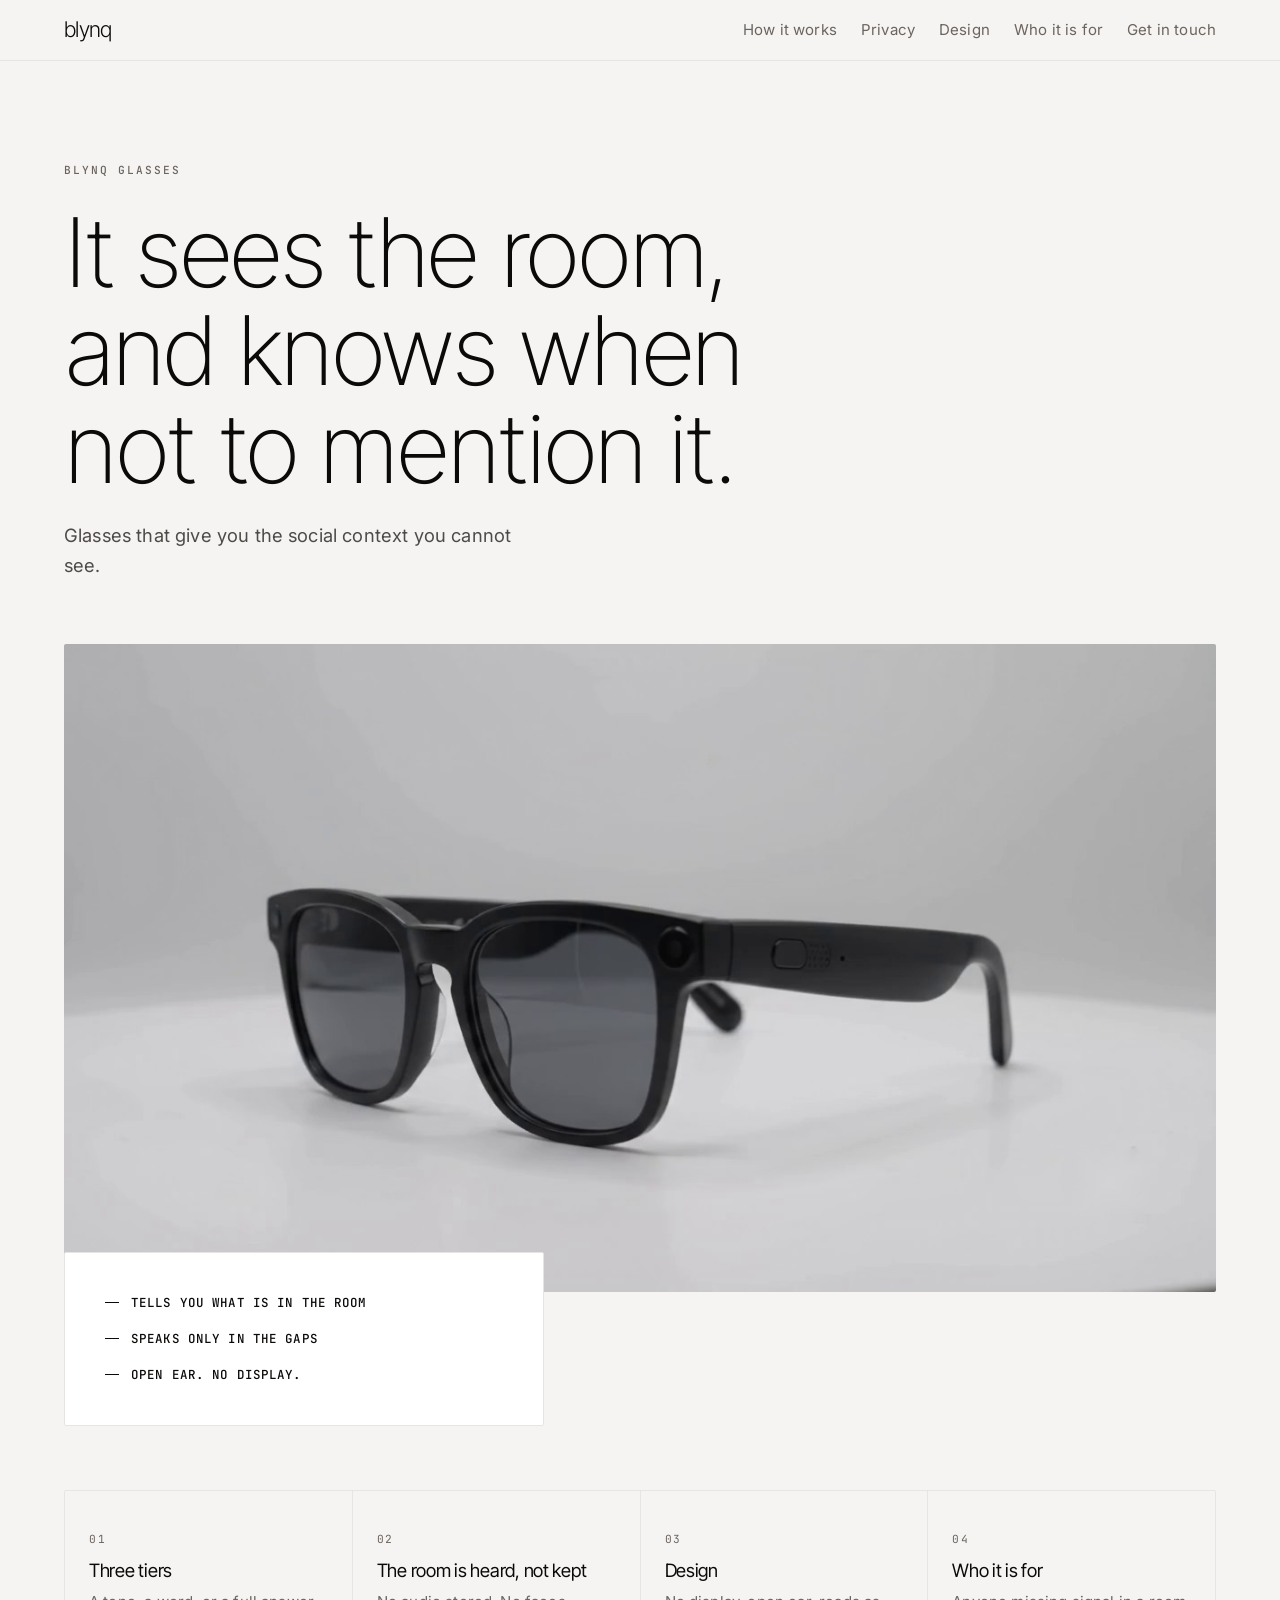
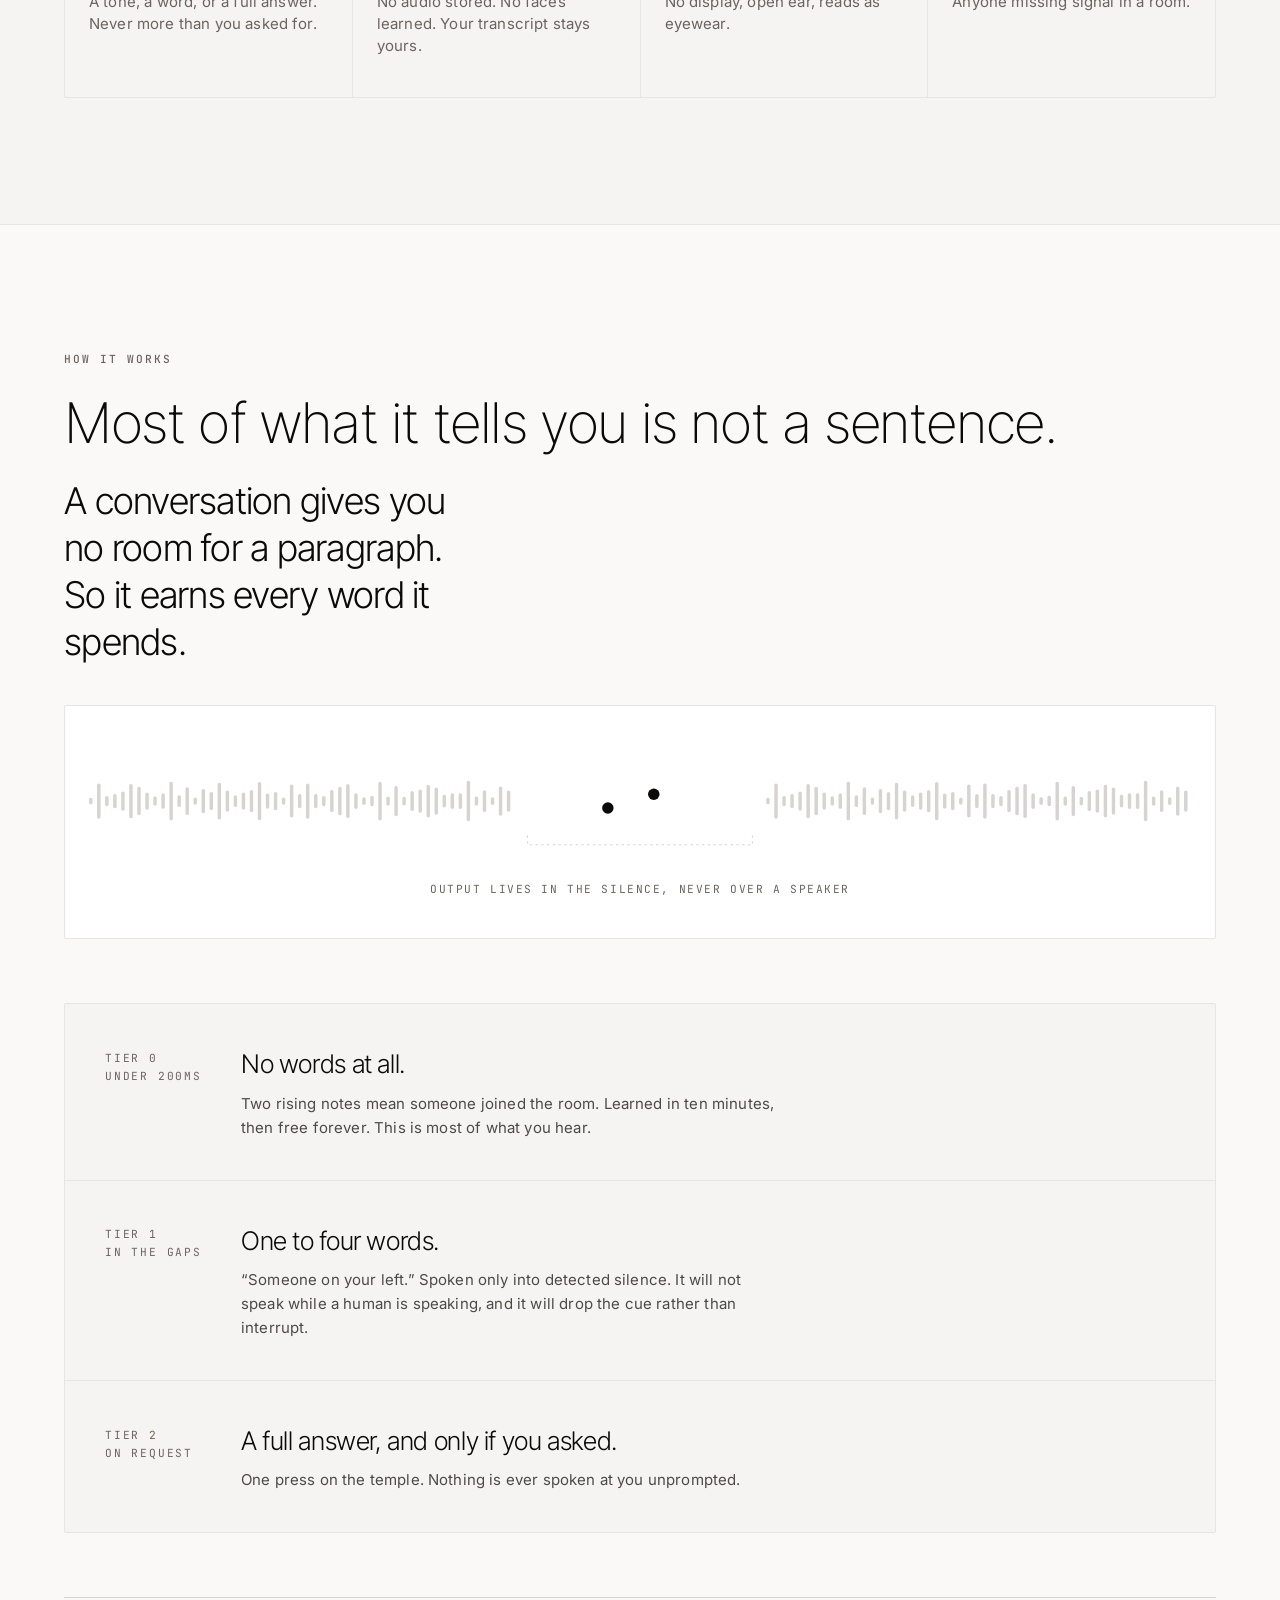
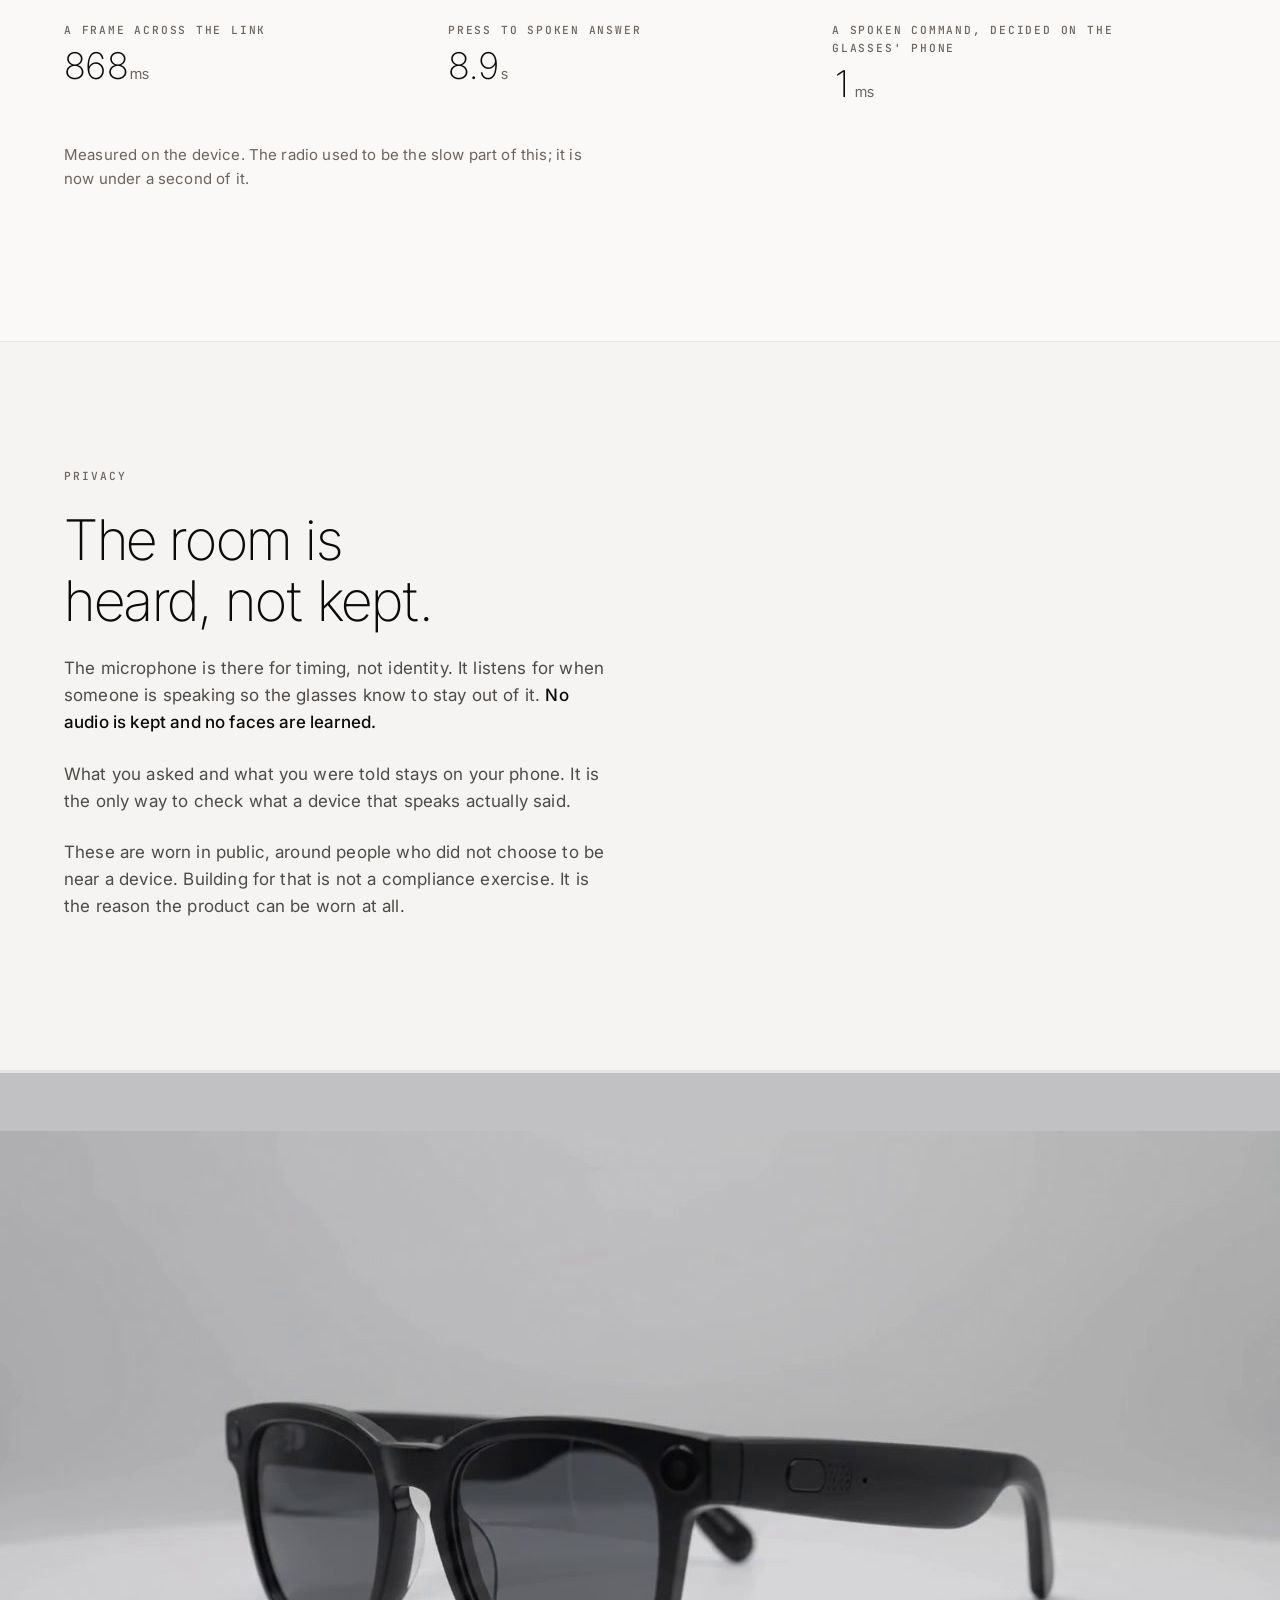
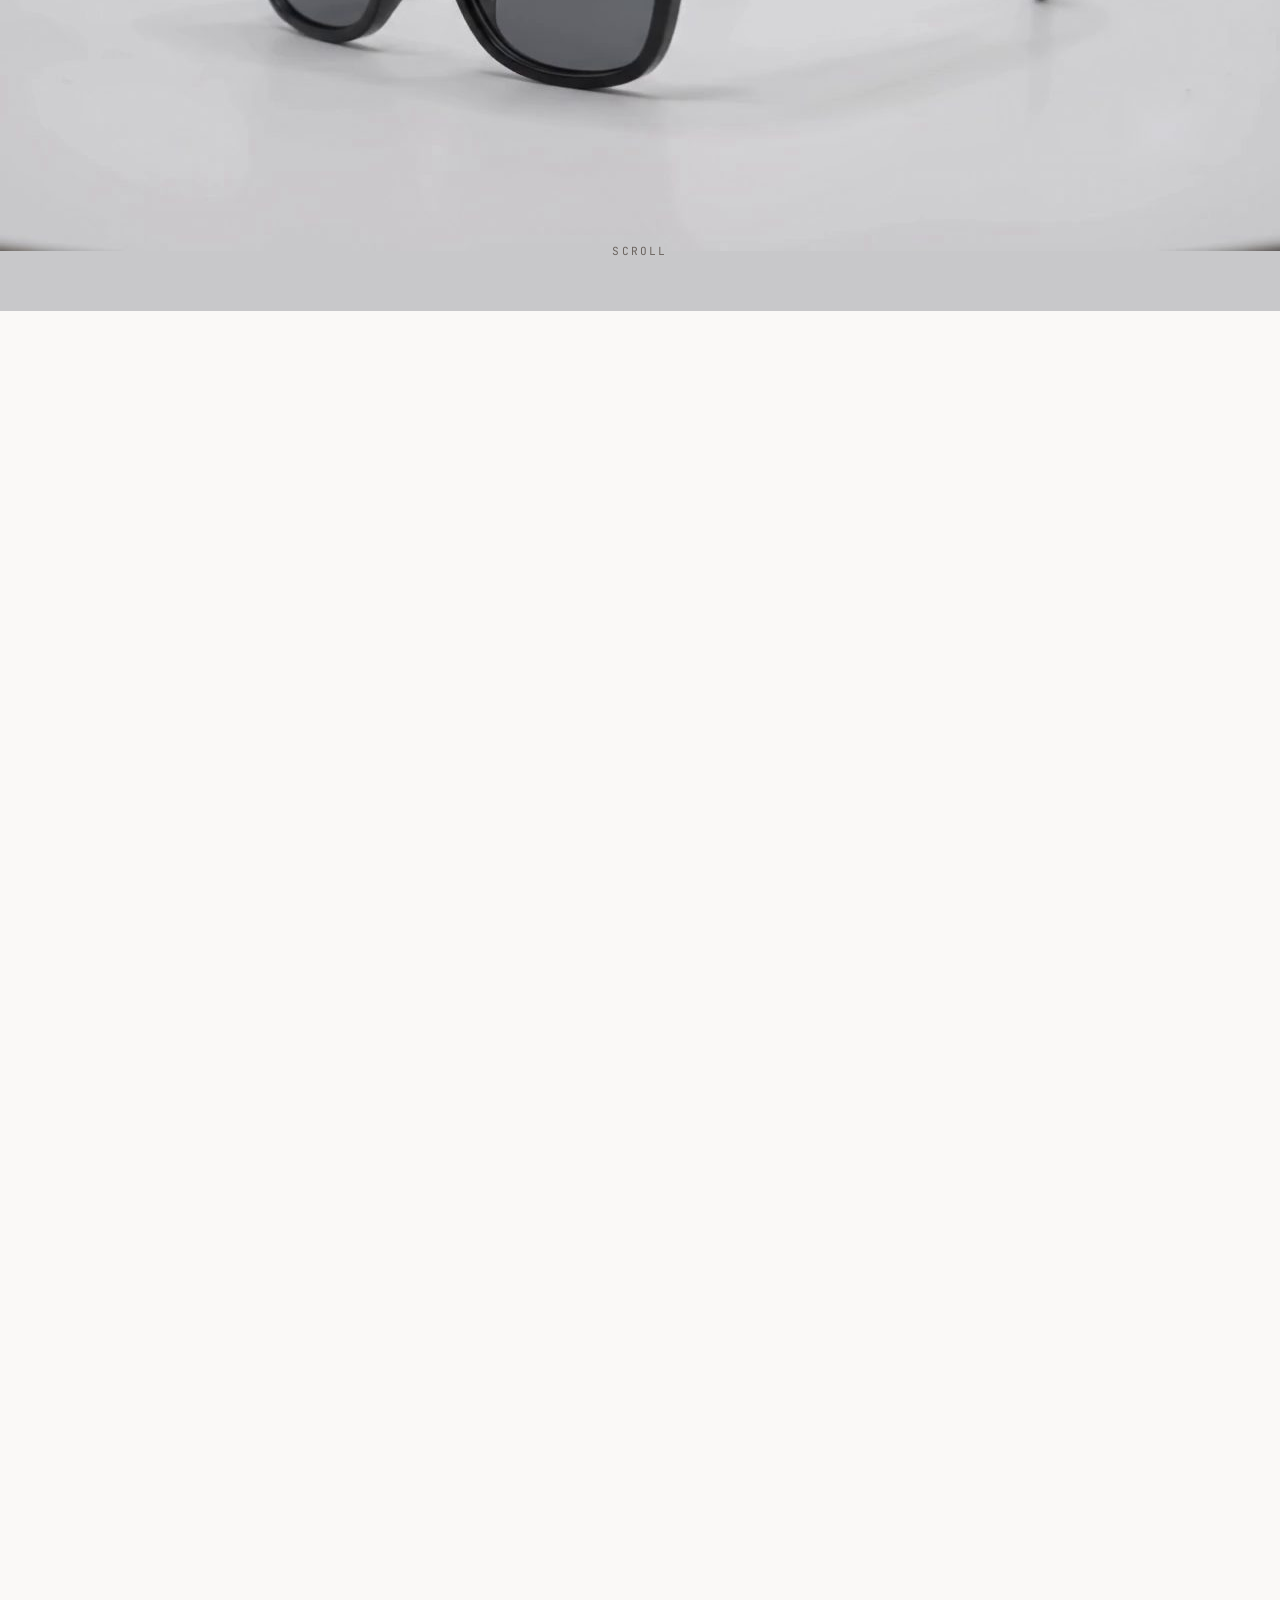
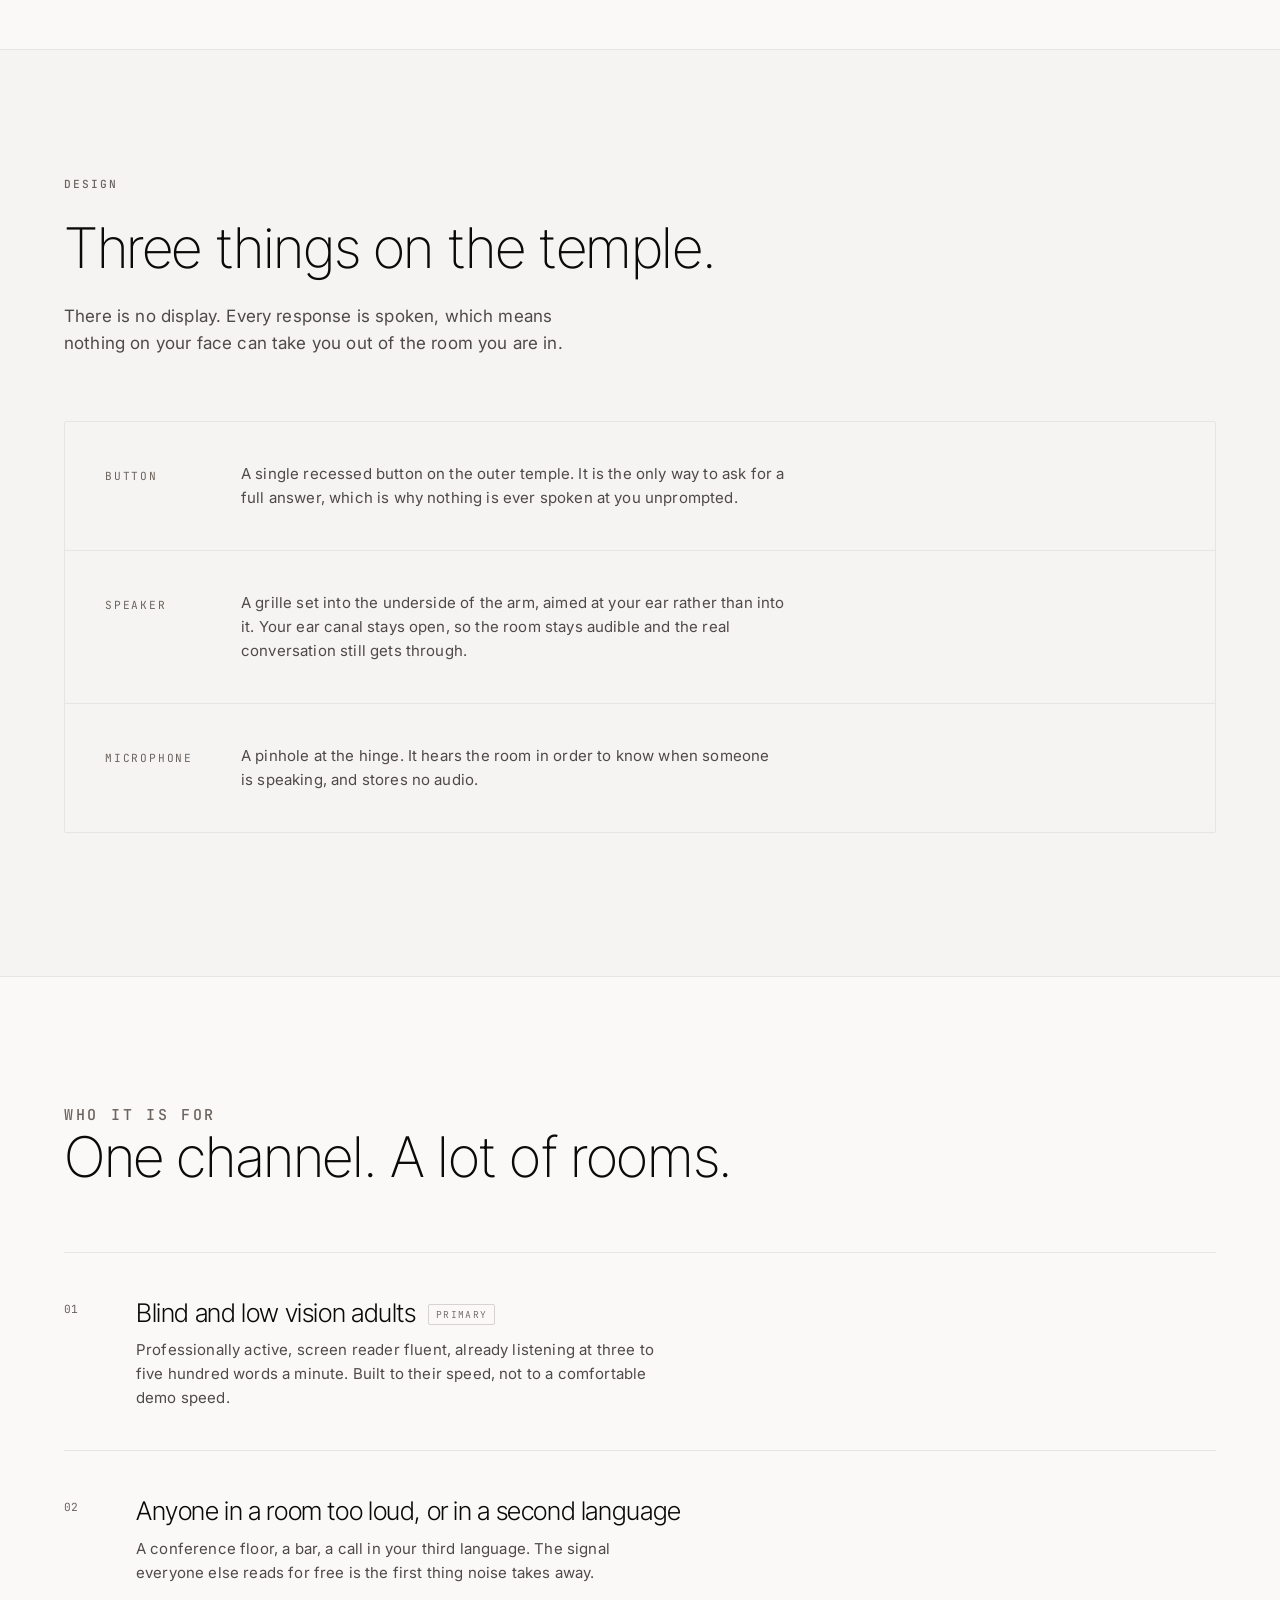
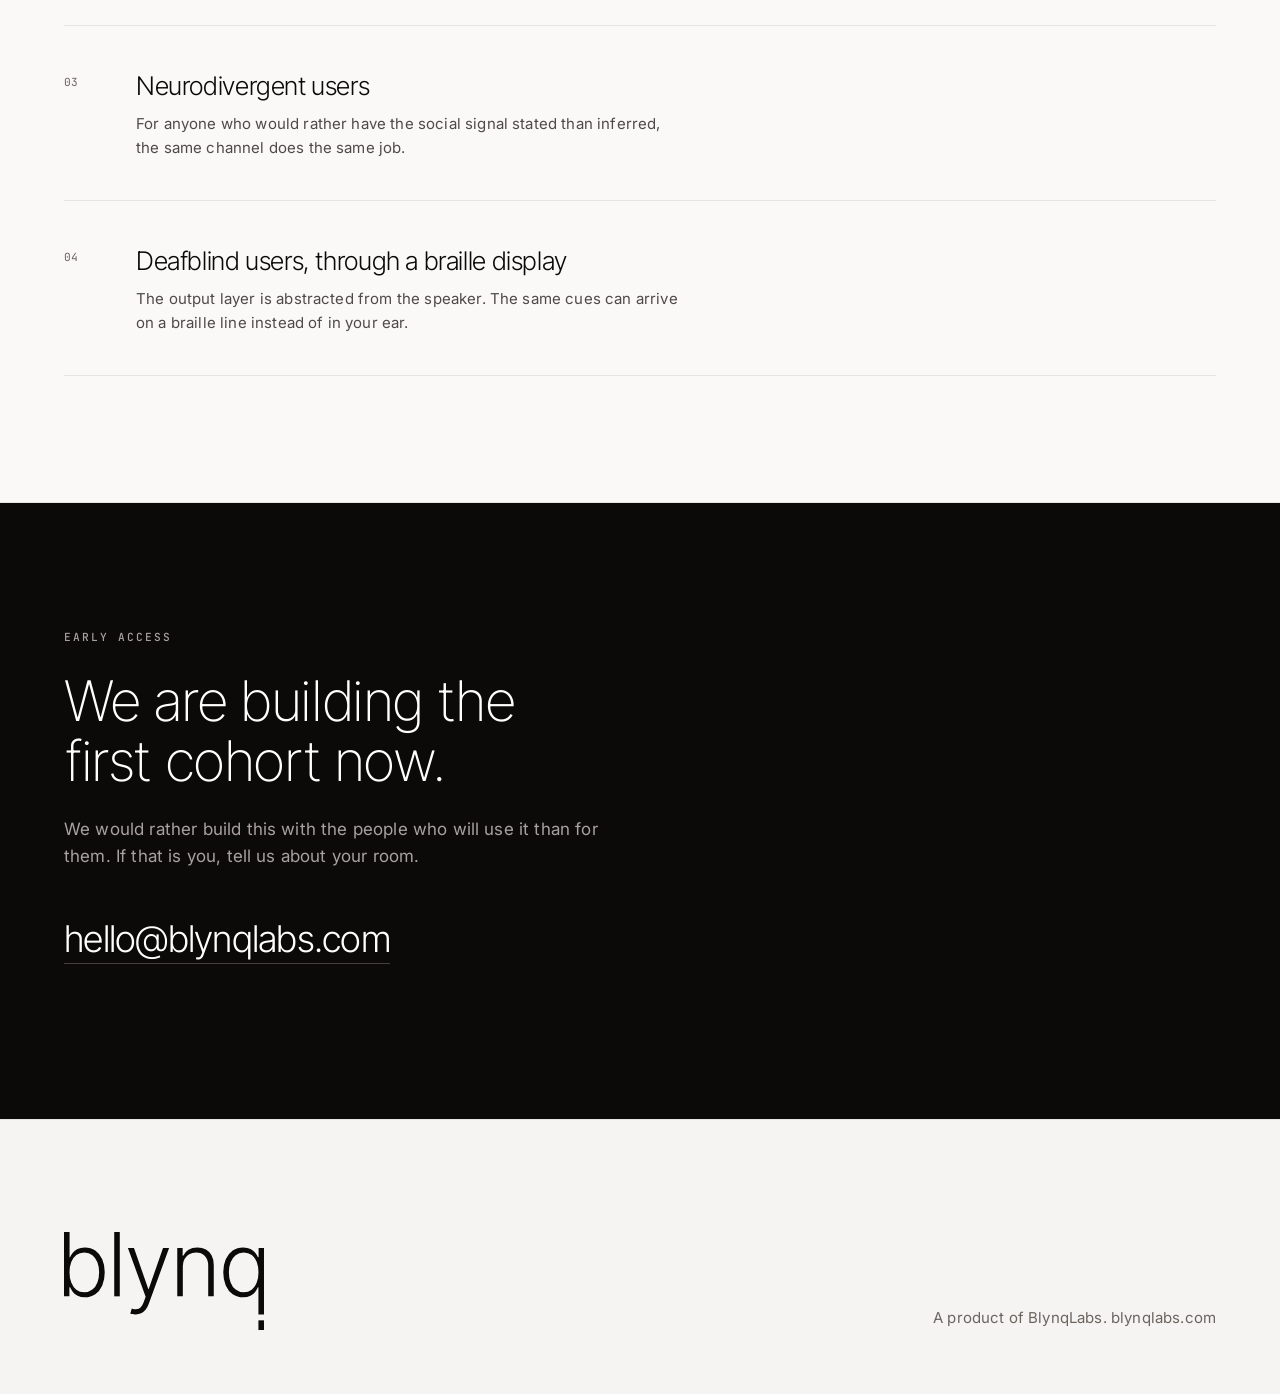
==== index.html @ db0005d6 "the Blynq site, as its own repo Lifted out of the CYglasses research workspace, which is an Android " ====
<!doctype html>
<html lang="en">
<head>
<meta charset="utf-8">
<meta name="viewport" content="width=device-width, initial-scale=1">
<title>Blynq</title>
<meta name="description" content="Glasses that give you the social context you cannot see.">
<!-- Matches --canvas, so the browser chrome does not flash a different ground
     on load. The page commits to one light world; declaring it stops the UA
     rendering scrollbars and controls for a dark theme over a light page. -->
<meta name="theme-color" content="#f5f4f2">
<meta name="color-scheme" content="light">
<link rel="preconnect" href="https://fonts.googleapis.com">
<link rel="preconnect" href="https://fonts.gstatic.com" crossorigin>
<link href="https://fonts.googleapis.com/css2?family=Inter+Tight:wght@200;300;400&family=Inter:wght@400;500&family=JetBrains+Mono:wght@400;500&display=swap" rel="stylesheet">
<link rel="stylesheet" href="tokens.css">
<style>
  *{box-sizing:border-box}
  html{scroll-behavior:smooth}
  @media (prefers-reduced-motion:reduce){ html{scroll-behavior:auto} }

  html{color-scheme:light}

  body{
    margin:0;background:var(--canvas);color:var(--ink);
    font-family:var(--sans);font-size:var(--text);line-height:1.6;
    letter-spacing:.16px;-webkit-font-smoothing:antialiased;
    /* Removes the 300ms double-tap-zoom delay on the nav and bento links. The
       page has no pinch-zoom target of its own, and text zoom is untouched. */
    touch-action:manipulation;
    /* Set deliberately rather than left to the UA's translucent blue, which
       reads as a mis-tap on an off-white ground. */
    -webkit-tap-highlight-color:rgb(12 10 9 / .06);
  }

  /* ---------- shared ---------- */
  .shell{width:var(--shell);margin-inline:auto}
  .section{padding-block:var(--section)}
  /* the header is sticky at 60px, so anchored headings would land underneath it */
  section[id]{scroll-margin-top:76px}
  .band{background:var(--canvas-soft);border-block:1px solid var(--hairline)}

  .label{font-family:var(--mono);font-size:var(--label);font-weight:500;
         letter-spacing:.18em;text-transform:uppercase;color:var(--muted);margin:0 0 var(--gap-3)}

  h1,h2,h3{font-family:var(--tight);margin:0;text-wrap:balance}
  h1{font-size:var(--display-mega);font-weight:200;line-height:1.02;letter-spacing:-.035em}
  h2{font-size:var(--display-xl); font-weight:200;line-height:1.08;letter-spacing:-.025em}
  h3{font-size:var(--display-sm); font-weight:400;line-height:1.3; letter-spacing:-.01em}
  p{margin:0 0 var(--gap-3);max-width:var(--measure);color:var(--body)}
  p.lead{font-family:var(--tight);font-size:var(--display-lg);font-weight:300;
         line-height:1.28;letter-spacing:-.02em;color:var(--ink);max-width:20ch}
  strong{font-weight:500;color:var(--ink)}

  a{color:inherit}
  :focus-visible{outline:2px solid var(--ink);outline-offset:3px;border-radius:var(--radius)}

  /* ---------- interaction ----------
     The reference this page is grounded in is almost silent on hover: one
     shadow tier, one press state. That silence is the guidance. What is added
     here is the smallest vocabulary that still acknowledges a pointer -
     nothing new is introduced as a material, so no shadows: this page builds
     depth from hairlines, background steps and ink, and a shadow would be the
     only one on the page.

     Every hover moves transform or colour only, never a layout property, and
     every one of them collapses under reduced motion. The scrub is rigorous
     about that and the hovers were not, which was an inconsistency rather
     than a decision. */
  @media (prefers-reduced-motion:reduce){
    .head nav a, .head nav a::after, .bento a, .bento a > *,
    .wordmark::after, .cta .mailto a{transition:none}
  }

  /* skip link, first thing in the DOM for keyboard and screen reader users */
  .skip{position:absolute;left:-9999px;top:0;z-index:100;background:var(--ink);
        color:var(--on-ink);padding:.75rem 1.25rem;font-size:var(--text-sm)}
  .skip:focus{left:1rem;top:1rem}

  /* ---------- header ---------- */
  .head{position:sticky;top:0;z-index:20;background:color-mix(in srgb,var(--canvas) 88%,transparent);
        backdrop-filter:blur(10px);border-bottom:1px solid var(--hairline)}
  .head__in{width:var(--shell);margin-inline:auto;height:60px;
            display:flex;align-items:center;justify-content:space-between;gap:var(--gap-3)}
  /* The descender gesture from the footer lockup, borrowed once: hovering the
     wordmark drops a short stroke into the space below the q. It is the only
     decorative hover on the page and it is the page's own motif, not an effect. */
  .wordmark{font-family:var(--tight);font-size:1.35rem;font-weight:300;letter-spacing:-.03em;
            text-decoration:none;color:var(--ink);line-height:1;position:relative}
  .wordmark::after{content:"";position:absolute;right:.06em;bottom:-.34em;
            width:2px;height:.3em;background:var(--ink);
            transform:scaleY(0);transform-origin:top;
            transition:transform .22s var(--ease)}
  .wordmark:hover::after,.wordmark:focus-visible::after{transform:scaleY(1)}

  .head nav{display:flex;gap:var(--gap-3);font-size:var(--text-sm)}
  .head nav a{color:var(--muted);text-decoration:none;position:relative;
              transition:color .2s var(--ease)}
  /* scaleX rather than animating width or right, so the rule composites */
  .head nav a::after{content:"";position:absolute;left:0;right:0;bottom:-5px;height:1px;
              background:var(--ink);transform:scaleX(0);transform-origin:left;
              transition:transform .25s var(--ease)}
  .head nav a:hover{color:var(--ink)}
  .head nav a:hover::after{transform:scaleX(1)}
  .head nav a:active{color:var(--body)}
  @media (max-width:700px){ .head nav{display:none} }

  /* ---------- 1. hero ---------- */
  .hero{padding-top:calc(var(--section) * .8);padding-bottom:var(--section)}
  .hero h1{max-width:14ch}
  .hero__sub{margin-top:var(--gap-3);font-size:1.15rem;max-width:38ch;color:var(--body)}
  .hero__plate{margin-top:var(--gap-5);background:var(--plate-top);border-radius:var(--radius);
               overflow:hidden;aspect-ratio:16/9}
  .hero__plate img{display:block;width:100%;height:100%;object-fit:cover}

  /* the product card: exactly three claims, never four */
  .claims{margin-top:calc(var(--gap-4) * -1);position:relative;z-index:2;
          width:min(100%,30rem);background:var(--surface);
          border:1px solid var(--hairline);border-radius:var(--radius);
          padding:var(--gap-4)}
  .claims ul{list-style:none;margin:0;padding:0;display:grid;gap:var(--gap-2)}
  .claims li{font-family:var(--mono);font-size:.78rem;font-weight:500;letter-spacing:.09em;
             text-transform:uppercase;color:var(--ink);display:flex;gap:.75rem;align-items:baseline}
  .claims li::before{content:"";flex:none;width:14px;height:1px;background:var(--ink);
                     transform:translateY(-4px)}

  /* ---------- bento entries ---------- */
  .bento{display:grid;gap:1px;background:var(--hairline);border:1px solid var(--hairline);
         border-radius:var(--radius);overflow:hidden;
         grid-template-columns:repeat(auto-fit,minmax(min(100%,13rem),1fr));margin-top:var(--gap-5)}
  /* Three coordinated shifts rather than one: the card lifts to the white
     surface, its content steps 4px toward the reader, and the index number
     comes up to full ink. Small enough to register as intent rather than as
     an effect, and no new material - the surface and the ink are both already
     in the ladder. A press returns it, so a tap is acknowledged on touch,
     where there is no hover at all. */
  .bento a{background:var(--canvas);padding:var(--gap-4) var(--gap-3);text-decoration:none;
           display:flex;flex-direction:column;gap:.4rem;min-height:8.5rem;
           transition:background .2s var(--ease)}
  .bento a > *{transition:transform .22s var(--ease),color .2s var(--ease)}
  .bento a:hover{background:var(--surface)}
  .bento a:hover > *{transform:translateX(4px)}
  .bento a:hover .n{color:var(--ink)}
  .bento a:active > *{transform:translateX(1px)}
  .bento .n{font-family:var(--mono);font-size:var(--label);color:var(--muted);letter-spacing:.14em}
  .bento .t{font-family:var(--tight);font-size:1.15rem;font-weight:400;letter-spacing:-.015em;color:var(--ink)}
  .bento .d{font-size:var(--text-sm);color:var(--muted);line-height:1.45}

  /* ---------- the gap device ----------
     The one thing on this page that is ours. Human speech as blocks of sound,
     Blynq's output living only in the measured space between them. */
  .gapfig{margin:var(--gap-4) 0 0;background:var(--surface);border:1px solid var(--hairline);
          border-radius:var(--radius);padding:var(--gap-4) var(--gap-3)}
  .gapfig svg{display:block;width:100%;height:auto}
  .gapfig figcaption{margin-top:var(--gap-3);font-family:var(--mono);font-size:var(--label);
                     letter-spacing:.14em;text-transform:uppercase;color:var(--muted);text-align:center}
  .wave rect{fill:var(--hairline-strong)}
  .gapfig .out{fill:var(--ink)}
  .gapfig .outtext{font-family:var(--tight);font-size:19px;font-weight:400;fill:var(--ink)}
  .gapfig .brace{stroke:var(--hairline-strong);stroke-width:1;stroke-dasharray:2 3;fill:none}

  /* ---------- 3. tiers ---------- */
  .tiers{display:grid;gap:1px;background:var(--hairline);border:1px solid var(--hairline);
         border-radius:var(--radius);overflow:hidden;margin-top:var(--gap-5)}
  .tier{background:var(--canvas);padding:var(--gap-4);display:grid;
        grid-template-columns:7rem 1fr;gap:var(--gap-3)}
  .tier dt{font-family:var(--mono);font-size:var(--label);letter-spacing:.16em;
           text-transform:uppercase;color:var(--muted);padding-top:.35rem}
  .tier dd{margin:0}
  .tier .h{font-family:var(--tight);font-size:var(--display-sm);font-weight:300;
           letter-spacing:-.015em;color:var(--ink);display:block;margin-bottom:.4rem}
  .tier p{margin:0;font-size:var(--text-sm)}
  @media (max-width:640px){ .tier{grid-template-columns:1fr;gap:var(--gap-1)} }

  /* ---------- 4. privacy ---------- */
  /* ---------- measured ----------
     Section 3 of the spine: the proof slot. Figures set in the mono face and
     tabular, so the column of digits lines up and reads as an instrument
     panel rather than marketing. No accent, no tile fills: a hairline rule
     per figure is enough separation, and a row of bordered cards here would
     spend emphasis the tiers above have already earned. */
  .measured{margin-top:var(--gap-5);display:grid;gap:0;
            grid-template-columns:repeat(auto-fit,minmax(min(100%,14rem),1fr))}
  .measured div{border-top:1px solid var(--hairline-strong);padding:var(--gap-3) var(--gap-3) 0 0}
  .measured dt{font-family:var(--mono);font-size:var(--label);font-weight:500;
               letter-spacing:.16em;text-transform:uppercase;color:var(--muted)}
  .measured dd{margin:.5rem 0 0;font-family:var(--tight);font-size:var(--display-lg);
               font-weight:200;letter-spacing:-.02em;color:var(--ink);
               font-variant-numeric:tabular-nums;line-height:1}
  .measured dd span{font-size:.4em;font-weight:400;color:var(--muted);
                    letter-spacing:0;margin-left:.15em}
  .measured__note{margin-top:var(--gap-4);font-size:var(--text-sm);color:var(--muted)}

  /* ---------- 4. privacy ---------- */
  .privacy h2{max-width:16ch}

  /* ---------- 5. design + scrub ----------
     Static state is the default. Motion layers on via [data-motion="on"]. */
  .scrub{position:relative}
  .scrub__sticky{position:static}
  .scrub__canvas{display:block;width:100%;height:auto;aspect-ratio:16/9;background:var(--plate-top)}
  /* The captions are the visual layer over the plate and say nothing the prose
     section below does not already say, so they are aria-hidden and hidden
     outright once there is no scrub to caption. */
  .reveal{display:none}
  [data-motion="on"] .reveal{display:block}
  .reveal .cap{margin:0 0 .35rem;font-family:var(--mono);font-size:var(--label);letter-spacing:.18em;
             text-transform:uppercase;color:var(--muted);font-weight:500;max-width:none}
  /* the measure must sit on the element carrying the display font, or ch
     resolves against the inherited 16px and the line wraps to a stripe */
  .reveal p{margin:0;font-family:var(--tight);font-size:var(--display-sm);font-weight:300;
            line-height:1.28;letter-spacing:-.015em;color:var(--ink);max-width:22ch}
  .meter{display:none}
  .meter__fill{height:100%;width:0;background:var(--ink)}
  .loading{position:absolute;inset:0;display:grid;place-items:center;background:var(--canvas);
           font-family:var(--mono);font-size:var(--label);letter-spacing:.16em;
           text-transform:uppercase;color:var(--muted)}
  .loading[hidden]{display:none}

  [data-motion="on"] .scrub{height:420vh}
  [data-motion="on"] .scrub__sticky{position:sticky;top:60px;height:calc(100vh - 60px);overflow:hidden}
  [data-motion="on"] .scrub__canvas{height:100%;aspect-ratio:auto}
  [data-motion="on"] .reveal{position:absolute;left:clamp(1.25rem,5vw,4rem);
        bottom:clamp(2.5rem,10vh,6rem);margin:0;max-width:none;
        opacity:0;transform:translateY(10px);
        transition:opacity .5s var(--ease),transform .5s var(--ease);pointer-events:none}
  [data-motion="on"] .reveal[data-on="true"]{opacity:1;transform:none}
  [data-motion="on"] .meter{display:block;position:absolute;left:0;right:0;top:0;
        height:2px;background:var(--hairline)}

  /* On a phone a 16:9 plate inside a full-height sticky is a band marooned in
     dead space. Pull the caption up under the plate so they read as one thing. */
  @media (max-width:700px){
    [data-motion="on"] .reveal{bottom:auto;top:63%;left:1.25rem;right:1.25rem}
    [data-motion="on"] .reveal p{max-width:none;font-size:1.35rem}
  }
  @media (prefers-reduced-motion:reduce){
    [data-motion="on"] .scrub{height:auto}
    [data-motion="on"] .scrub__sticky{position:static;height:auto}
    [data-motion="on"] .scrub__canvas{height:auto;aspect-ratio:16/9}
    [data-motion="on"] .reveal{display:none}   /* prose section carries it */
    [data-motion="on"] .meter{display:none}
  }

  /* ---------- 6. who ---------- */
  .who ol{list-style:none;margin:var(--gap-5) 0 0;padding:0;display:grid;gap:0}
  .who li{border-top:1px solid var(--hairline);padding:var(--gap-4) 0;
          display:grid;grid-template-columns:3rem 1fr;gap:var(--gap-3);align-items:start}
  .who li:last-child{border-bottom:1px solid var(--hairline)}
  .who .n{font-family:var(--mono);font-size:var(--label);color:var(--muted);padding-top:.5rem}
  .who .t{font-family:var(--tight);font-size:var(--display-sm);font-weight:300;
          letter-spacing:-.015em;color:var(--ink);display:block;margin-bottom:.3rem}
  .who p{margin:0;font-size:var(--text-sm)}
  .who .primary .t::after{content:"Primary";font-family:var(--mono);font-size:.6rem;
          letter-spacing:.14em;text-transform:uppercase;color:var(--muted);
          border:1px solid var(--hairline-strong);border-radius:var(--radius);
          padding:.2rem .45rem;margin-left:.75rem;vertical-align:middle}
  @media (max-width:640px){ .who li{grid-template-columns:1fr;gap:.35rem} }

  /* ---------- 7. get in touch ---------- */
  .cta{background:var(--canvas-deep);color:var(--on-ink)}
  .cta h2{color:var(--on-ink);max-width:14ch}
  .cta p{color:var(--muted-soft)}
  .cta .label{color:var(--muted-soft)}
  .cta .mailto{margin-top:var(--gap-4);max-width:none}
  .cta .mailto a{font-family:var(--tight);font-size:var(--display-lg);font-weight:300;
        letter-spacing:-.02em;color:var(--on-ink);text-decoration:none;
        border-bottom:1px solid #44403c;padding-bottom:.15rem;
        transition:border-color .2s var(--ease)}
  .cta .mailto a:hover{border-bottom-color:var(--on-ink)}
  .cta .mailto a:active{color:var(--muted-soft);border-bottom-color:var(--muted-soft)}

  /* The only affordance in the scrub. A sticky section four screens tall gives
     no sign that scrolling is what drives it, and the progress meter only
     confirms that after you have already moved. Static, not a looping bounce:
     a cue that animates forever is motion the reader cannot turn off, and this
     page does not spend attention that way. It leaves as soon as it is
     answered, and it never appears on the reduced-motion path, where there is
     nothing to scrub. */
  .scrollcue{display:none}
  [data-motion="on"] .scrollcue{display:block;position:absolute;
        left:50%;transform:translateX(-50%);bottom:clamp(1rem,3vh,2rem);
        font-family:var(--mono);font-size:var(--label);letter-spacing:.2em;
        text-transform:uppercase;color:var(--muted);
        transition:opacity .4s var(--ease);pointer-events:none}
  [data-motion="on"] .scrollcue[data-off="true"]{opacity:0}

  /* ---------- footer ---------- */
  .foot{padding-block:var(--gap-6) var(--gap-5);border-top:1px solid var(--hairline);
        font-size:var(--text-sm);color:var(--muted)}
  .foot__in{width:var(--shell);margin-inline:auto;display:flex;flex-wrap:wrap;
            gap:var(--gap-4);align-items:flex-end;justify-content:space-between}
  /* The lockup appears exactly once, here, at a size where the descender
     gesture is legible. The header keeps live text: at 21px the gap would
     be muddy, and it would drag the header out of alignment. */
  .foot__mark{display:block;width:200px;height:auto;color:var(--ink)}
</style>
</head>
<body id="top">

<a class="skip" href="#main">Skip to content</a>

<header class="head">
  <div class="head__in">
    <a class="wordmark" href="#top">blynq</a>
    <nav aria-label="Sections">
      <a href="#tiers">How it works</a>
      <a href="#privacy">Privacy</a>
      <a href="#design">Design</a>
      <a href="#who">Who it is for</a>
      <a href="#access">Get in touch</a>
    </nav>
  </div>
</header>

<main id="main">

  <!-- 1. Product, name, claim ------------------------------------------- -->
  <section class="hero section shell" aria-labelledby="h-hero">
    <p class="label">Blynq glasses</p>
    <!-- Was "It knows who is speaking, and when not to say so." Naming a speaker is
         not a capability the product has, so the first clause now states what it
         actually does. The turn in the second clause is the point of the line and
         is kept. -->
    <h1 id="h-hero">It sees the room, and knows when not to mention it.</h1>
    <p class="hero__sub">Glasses that give you the social context you cannot see.</p>

    <div class="hero__plate">
      <!-- Above the fold and the only image every reader gets, including the
           reduced-motion path where it is also the product film. Fetched at
           high priority; never lazy. -->
      <img src="poster.jpg" width="1280" height="720" fetchpriority="high" decoding="async"
           alt="A pair of matte black Blynq glasses in three-quarter view. A recessed
                button, a speaker grille and a pinhole microphone sit along the temple arm.">
    </div>

    <!-- Capability, restraint, form. Exactly three, never four.
         Claim one was "Knows who is speaking", which promises a name the product
         does not produce. "What is in the room" covers people without claiming to
         identify them, and stays the capability claim. -->
    <div class="claims">
      <ul>
        <li>Tells you what is in the room</li>
        <li>Speaks only in the gaps</li>
        <li>Open ear. No display.</li>
      </ul>
    </div>

    <nav class="bento" aria-label="Jump to a section">
      <a href="#tiers"><span class="n">01</span><span class="t">Three tiers</span>
         <span class="d">A tone, a word, or a full answer. Never more than you asked for.</span></a>
      <a href="#privacy"><span class="n">02</span><span class="t">The room is heard, not kept</span>
         <span class="d">No audio stored. No faces learned. Your transcript stays yours.</span></a>
      <a href="#design"><span class="n">03</span><span class="t">Design</span>
         <span class="d">No display, open ear, reads as eyewear.</span></a>
      <a href="#who"><span class="n">04</span><span class="t">Who it is for</span>
         <span class="d">Anyone missing signal in a room.</span></a>
    </nav>
  </section>

  <!-- 3. The three tiers ------------------------------------------------- -->
  <section class="section band" id="tiers" aria-labelledby="h-tiers">
    <div class="shell">
      <p class="label">How it works</p>
      <h2 id="h-tiers">Most of what it tells you is not a sentence.</h2>
      <p class="lead" style="margin-top:var(--gap-3)">A conversation gives you no room for
        a paragraph. So it earns every word it spends.</p>

      <figure class="gapfig">
        <svg viewBox="0 0 960 96" role="img" aria-labelledby="gapfig-t gapfig-d" data-wave>
          <title id="gapfig-t">How Blynq places a response</title>
          <desc id="gapfig-d">Two blocks of human speech shown as sound waves, with a
            measured silence between them. Blynq's response sits inside the silence and
            never overlaps a speaker.</desc>
        </svg>
        <figcaption>Output lives in the silence, never over a speaker</figcaption>
      </figure>

      <dl class="tiers">
        <div class="tier">
          <dt>Tier 0<br>under 200ms</dt>
          <dd><span class="h">No words at all.</span>
            <p>Two rising notes mean someone joined the room. Learned in ten minutes,
               then free forever. This is most of what you hear.</p></dd>
        </div>
        <div class="tier">
          <dt>Tier 1<br>in the gaps</dt>
          <dd><span class="h">One to four words.</span>
            <!-- The example was "Sarah." A name is the one cue the product cannot
                 produce yet, and it is the cue a reader would test first. A
                 positional cue is the same tier, the same length, and true. -->
            <p>&ldquo;Someone on your left.&rdquo; Spoken only into detected silence.
               It will not speak while a human is speaking, and it will drop the cue
               rather than interrupt.</p></dd>
        </div>
        <div class="tier">
          <dt>Tier 2<br>on request</dt>
          <dd><span class="h">A full answer, and only if you asked.</span>
            <p>One press on the temple. Nothing is ever spoken at you unprompted.</p></dd>
        </div>
      </dl>

      <!-- The proof slot. Every figure here was taken off the device, not
           estimated, and each one substantiates a tier above it rather than
           sitting as a generic stat row. -->
      <dl class="measured">
        <div>
          <dt>A frame across the link</dt>
          <dd>868<span>ms</span></dd>
        </div>
        <div>
          <dt>Press to spoken answer</dt>
          <dd>8.9<span>s</span></dd>
        </div>
        <div>
          <dt>A spoken command, decided on the glasses' phone</dt>
          <dd>1<span>ms</span></dd>
        </div>
      </dl>
      <p class="measured__note">Measured on the device. The radio used to be the slow part of
        this; it is now under a second of it.</p>
    </div>
  </section>

  <!-- 3.5 held: Hear it. Slot reserved in the layout, see BLYNQ_SITE_SPINE.md -->

  <!-- 4. Nothing is recorded --------------------------------------------- -->
  <!-- 4. The room is heard, not kept ------------------------------------
       This read "Nothing is recorded. No transcript is stored." That is not
       what the product does: the exchange is written to the phone on purpose,
       because reading a conversation back is the only review a blind user
       gets. The claim now separates the three things that are actually true -
       no audio kept, no faces learned, transcript owned by the wearer - which
       is a narrower claim and a stronger one, because it survives being
       checked. -->
  <section class="section shell privacy" id="privacy" aria-labelledby="h-privacy">
    <p class="label">Privacy</p>
    <h2 id="h-privacy">The room is heard, not kept.</h2>
    <p style="margin-top:var(--gap-3)">The microphone is there for timing, not identity. It
      listens for when someone is speaking so the glasses know to stay out of it.
      <strong>No audio is kept and no faces are learned.</strong></p>
    <p>What you asked and what you were told stays on your phone. It is the only way to check
      what a device that speaks actually said.</p>
    <p>These are worn in public, around people who did not choose to be near a device. Building
      for that is not a compliance exercise. It is the reason the product can be worn at all.</p>
  </section>

  <!-- 5. Design -----------------------------------------------------------
       Named with aria-label, not aria-labelledby: this section has no heading
       of its own, and it previously pointed at an id (h-design) that does not
       exist anywhere on the page, which left it unnamed.

       The captions are marked up as paragraphs rather than h3. They used to be
       headings, which put an h3 between two h2s in a section with no h2 of its
       own - a level skip - for text that is aria-hidden decoration duplicated
       in the prose below. They were never headings in any real sense. -->
  <section class="scrub band" id="design" aria-label="Product film">
    <div class="scrub__sticky">
      <div class="meter" aria-hidden="true"><div class="meter__fill" id="meter"></div></div>
      <canvas class="scrub__canvas" id="canvas" aria-hidden="true"></canvas>
      <!-- Status for a decorative canvas, so it is hidden rather than announced. -->
      <div class="loading" id="loading" aria-hidden="true">Loading <span id="pct">0</span>%&hellip;</div>
      <p class="scrollcue" id="scrollcue" aria-hidden="true">Scroll</p>

      <div class="reveal" data-at="0.18" aria-hidden="true">
        <p class="cap">The button</p>
        <p>Press to ask. Nothing is spoken unless you asked for it.</p>
      </div>
      <div class="reveal" data-at="0.52" aria-hidden="true">
        <p class="cap">The speaker</p>
        <p>Open ear. The real conversation still gets through.</p>
      </div>
      <div class="reveal" data-at="0.85" aria-hidden="true">
        <p class="cap">The microphone</p>
        <p>Hears the room. Records none of it.</p>
      </div>
    </div>
  </section>

  <!-- The canvas above is decoration. The content lives here, for everyone. -->
  <section class="section shell" aria-labelledby="h-temple">
    <p class="label">Design</p>
    <h2 id="h-temple">Three things on the temple.</h2>
    <p style="margin-top:var(--gap-3)">There is no display. Every response is spoken, which
      means nothing on your face can take you out of the room you are in.</p>
    <dl class="tiers" style="margin-top:var(--gap-5)">
      <div class="tier">
        <dt>Button</dt>
        <dd><p>A single recessed button on the outer temple. It is the only way to ask for a
          full answer, which is why nothing is ever spoken at you unprompted.</p></dd>
      </div>
      <div class="tier">
        <dt>Speaker</dt>
        <dd><p>A grille set into the underside of the arm, aimed at your ear rather than into
          it. Your ear canal stays open, so the room stays audible and the real conversation
          still gets through.</p></dd>
      </div>
      <div class="tier">
        <dt>Microphone</dt>
        <dd><p>A pinhole at the hinge. It hears the room in order to know when someone is
          speaking, and stores no audio.</p></dd>
      </div>
    </dl>
  </section>

  <!-- 6. Who it is for ----------------------------------------------------- -->
  <section class="section band who" id="who" aria-labelledby="h-who">
    <div class="shell">
      <p class="label">Who it is for</p>
      <h2 id="h-who">One channel. A lot of rooms.</h2>
      <ol>
        <li class="primary"><span class="n">01</span>
          <div><span class="t">Blind and low vision adults</span>
          <p>Professionally active, screen reader fluent, already listening at three to five
             hundred words a minute. Built to their speed, not to a comfortable demo speed.</p></div></li>
        <li><span class="n">02</span>
          <div><span class="t">Anyone in a room too loud, or in a second language</span>
          <p>A conference floor, a bar, a call in your third language. The signal everyone
             else reads for free is the first thing noise takes away.</p></div></li>
        <li><span class="n">03</span>
          <div><span class="t">Neurodivergent users</span>
          <p>For anyone who would rather have the social signal stated than inferred, the
             same channel does the same job.</p></div></li>
        <li><span class="n">04</span>
          <div><span class="t">Deafblind users, through a braille display</span>
          <p>The output layer is abstracted from the speaker. The same cues can arrive on a
             braille line instead of in your ear.</p></div></li>
      </ol>
    </div>
  </section>

  <!-- 7. Get in touch ------------------------------------------------------
       No form here on purpose. Copy states what we are doing, never what we
       are missing: a reader outside the company reads a caveat as a weakness,
       not as candour. -->
  <section class="section cta" id="access" aria-labelledby="h-access">
    <div class="shell">
      <p class="label">Early access</p>
      <h2 id="h-access">We are building the first cohort now.</h2>
      <p style="margin-top:var(--gap-3)">We would rather build this with the people who will
        use it than for them. If that is you, tell us about your room.</p>
      <p class="mailto"><a href="mailto:hello@blynqlabs.com">hello@blynqlabs.com</a></p>
    </div>
  </section>

</main>

<footer class="foot">
  <div class="foot__in">
    <svg class="foot__mark" viewBox="139.33 -1490.00 4631.67 2280.00" role="img" aria-label="Blynq" focusable="false">
      <g transform="scale(1,-1)" fill="currentColor">
        <path transform="translate(0.00,0)" d="M623.3331298828125 -24Q521.9994506835938 -24 453.66632080078125 12.666656494140625Q385.33319091796875 49.33331298828125 343.66693115234375 103.16619873046875Q302.00067138671875 156.99908447265625 279.334228515625 207.997802734375H264.0006103515625V0H139.33154296875V1490H268.000732421875V904.002197265625H279.334228515625Q301.6673583984375 954.334228515625 342.8335876464844 1007.3337707519531Q383.99981689453125 1060.3333129882812 451.8329162597656 1096.4999694824219Q519.666015625 1132.6666259765625 621.999755859375 1132.6666259765625Q759.6666259765625 1132.6666259765625 863.1668395996094 1060.3334045410156Q966.6670532226562 988.0001831054688 1024.6672058105469 858.0002136230469Q1082.6673583984375 728.000244140625 1082.6673583984375 556Q1082.6673583984375 382.999755859375 1025.1672058105469 252.16644287109375Q967.6670532226562 121.3331298828125 864.1668395996094 48.66656494140625Q760.6666259765625 -24 623.3331298828125 -24ZM608.666015625 94.002197265625Q719.3324584960938 94.002197265625 795.9988403320312 155.83526611328125Q872.6652221679688 217.6683349609375 912.6650085449219 322.6678466796875Q952.664794921875 427.6673583984375 952.664794921875 557.3333740234375Q952.664794921875 686.3327026367188 912.9983520507812 789.8321838378906Q873.3319091796875 893.3316650390625 796.9988708496094 953.998046875Q720.6658325195312 1014.6644287109375 608.666015625 1014.6644287109375Q499.33294677734375 1014.6644287109375 423.1665954589844 956.3314514160156Q347.000244140625 897.9984741210938 306.83380126953125 794.8323364257812Q266.6673583984375 691.6661987304688 266.6673583984375 557.3333740234375Q266.6673583984375 423.00054931640625 307.00048828125 318.3343811035156Q347.3336181640625 213.668212890625 423.83331298828125 153.835205078125Q500.3330078125 94.002197265625 608.666015625 94.002197265625Z"/>
        <path transform="translate(1163.00,0)" d="M268.000732421875 1490V0H139.33154296875V1490Z"/>
        <path transform="translate(1570.00,0)" d="M229.332763671875 -418Q190.665771484375 -419 157.3323974609375 -411.8333435058594Q123.9990234375 -404.66668701171875 103.9993896484375 -395.33349609375L139.333251953125 -281.9979248046875L154.00006103515625 -285.9979248046875Q245.99969482421875 -312.99749755859375 310.3326721191406 -279.497802734375Q374.6656494140625 -245.99810791015625 418.6656494140625 -124.664794921875L459.9984130859375 -10.6663818359375L49.3316650390625 1118H190.0010986328125L521.3330078125 170.00341796875H531.3331298828125L862.6650390625 1118H1003.33447265625L530.667724609375 -175.9991455078125Q501.00091552734375 -257.33282470703125 457.33404541015625 -311.3330078125Q413.66717529296875 -365.33319091796875 356.6668701171875 -391.6665954589844Q299.66656494140625 -418 229.332763671875 -418Z"/>
        <path transform="translate(2623.00,0)" d="M268.000732421875 697.9984130859375V0H139.33154296875V1118H264.0006103515625V941.3333740234375H276.66748046875Q316.00079345703125 1027.6666870117188 399.1672668457031 1079.8333435058594Q482.333740234375 1132 605.333984375 1132Q718.333984375 1132 803.6672973632812 1085.1667175292969Q889.0006103515625 1038.3334350585938 936.8339233398438 947.3332824707031Q984.667236328125 856.3331298828125 984.667236328125 723.33251953125V0H855.998046875V715.332275390625Q855.998046875 852.3319091796875 778.8318786621094 933.1648559570312Q701.6657104492188 1013.997802734375 572.6663208007812 1013.997802734375Q485.33331298828125 1013.997802734375 416.33355712890625 975.4979553222656Q347.33380126953125 936.9981079101562 307.6672668457031 866.4982604980469Q268.000732421875 795.9984130859375 268.000732421875 697.9984130859375Z"/>
        <path transform="translate(3747.00,0)" d="M895.331787109375 -418V207.997802734375H883.998291015625Q861.6651611328125 156.99908447265625 819.8322448730469 103.16619873046875Q777.9993286132812 49.33331298828125 709.9995422363281 12.666656494140625Q641.999755859375 -24 539.9993896484375 -24Q402.99920654296875 -24 299.33233642578125 48.66656494140625Q195.66546630859375 121.3331298828125 138.16531372070312 252.16644287109375Q80.6651611328125 382.999755859375 80.6651611328125 556Q80.6651611328125 728.000244140625 138.66531372070312 858.0002136230469Q196.66546630859375 988.0001831054688 300.33233642578125 1060.3334045410156Q403.99920654296875 1132.6666259765625 541.332763671875 1132.6666259765625Q644.3331909179688 1132.6666259765625 711.8329467773438 1096.4999694824219Q779.3327026367188 1060.3333129882812 820.6655883789062 1007.3337707519531Q861.9984741210938 954.334228515625 883.998291015625 904.002197265625H899.3319091796875V1118H1024.0009765625V-418ZM554.66650390625 94.002197265625Q663.6661987304688 94.002197265625 739.8325500488281 153.835205078125Q815.9989013671875 213.668212890625 856.33203125 318.3343811035156Q896.6651611328125 423.00054931640625 896.6651611328125 557.3333740234375Q896.6651611328125 691.6661987304688 856.8320617675781 794.8323364257812Q816.9989624023438 897.9984741210938 740.499267578125 956.3314514160156Q663.9995727539062 1014.6644287109375 554.66650390625 1014.6644287109375Q443.66668701171875 1014.6644287109375 366.8336486816406 953.998046875Q290.0006103515625 893.3316650390625 250.33416748046875 789.8321838378906Q210.667724609375 686.3327026367188 210.667724609375 557.3333740234375Q210.667724609375 427.6673583984375 250.66751098632812 322.6678466796875Q290.66729736328125 217.6683349609375 367.33367919921875 155.83526611328125Q444.00006103515625 94.002197265625 554.66650390625 94.002197265625Z"/>
        <!-- The q descender ends at -418. A beat of silence to -556, then the line
             resumes to -790. Stem width 128.67 is measured off the l, so the mark
             is the same stroke as the type rather than an approximation of it. -->
        <rect x="4642.33" y="-790.00" width="128.67" height="234.00"/>
      </g>
    </svg>
    <span>A product of BlynqLabs. blynqlabs.com</span>
  </div>
</footer>

<script>
/* ---------- the gap device ----------
   Drawn rather than hand-authored so the bar rhythm stays even. Decorative:
   the SVG carries title and desc, and the tiers below say the same in prose. */
(function(){
  const svg = document.querySelector('[data-wave]');
  if(!svg) return;
  const NS = 'http://www.w3.org/2000/svg';
  const mid = 48, W = 960;

  function speech(x0, x1){
    const g = document.createElementNS(NS,'g');
    g.setAttribute('class','wave');
    let x = x0, i = 0;
    while(x < x1 - 4){
      // deterministic pseudo-random so the figure is identical every load
      const h = 6 + Math.abs(Math.sin(i * 1.7) * Math.cos(i * .6)) * 30;
      const r = document.createElementNS(NS,'rect');
      r.setAttribute('x', x); r.setAttribute('y', mid - h/2);
      r.setAttribute('width', 3); r.setAttribute('height', h);
      r.setAttribute('rx', 1.5);
      g.appendChild(r);
      x += 7; i++;
    }
    return g;
  }

  svg.appendChild(speech(0, 370));
  svg.appendChild(speech(590, W));

  // the gap, marked
  const brace = document.createElementNS(NS,'path');
  brace.setAttribute('class','brace');
  brace.setAttribute('d', `M382 78 L382 86 L578 86 L578 78`);
  svg.appendChild(brace);

  // Blynq's output, living only inside it: two rising notes
  [[452, 54],[492, 42]].forEach(([cx,cy]) => {
    const c = document.createElementNS(NS,'circle');
    c.setAttribute('class','out');
    c.setAttribute('cx',cx); c.setAttribute('cy',cy); c.setAttribute('r',5);
    svg.appendChild(c);
  });
})();

/* ---------- the product scrub ---------- */
(function(){
  const TOTAL = 101;
  const PATH  = i => `frames/blynq_${String(i).padStart(4,'0')}.jpg`;

  const forced  = new URLSearchParams(location.search).get('reduced');
  const reduced = forced === '1' ? true
                : forced === '0' ? false
                : window.matchMedia('(prefers-reduced-motion: reduce)').matches;

  const canvas  = document.getElementById('canvas');
  const ctx     = canvas.getContext('2d', { alpha:false });
  const section = document.getElementById('design');
  const loading = document.getElementById('loading');
  const pct     = document.getElementById('pct');
  const meter   = document.getElementById('meter');
  const cue     = document.getElementById('scrollcue');
  const reveals = [...document.querySelectorAll('.reveal')];
  const images  = new Array(TOTAL);
  let current = -1;

  function sizeCanvas(){
    const dpr = Math.min(window.devicePixelRatio || 1, 2);
    const r = canvas.getBoundingClientRect();
    canvas.width  = Math.round(r.width  * dpr);
    canvas.height = Math.round(r.height * dpr);
    current = -1;
  }

  // The plate is grey at the top and near-white at the base, so one pad colour
  // fixes one seam and creates the other. Sample each edge separately.
  let pad = null;
  function samplePad(img){
    const t = document.createElement('canvas'); t.width = 1; t.height = 2;
    const tc = t.getContext('2d', {willReadFrequently:true});
    tc.drawImage(img, 0, 0, img.width, 2, 0, 0, 1, 1);
    tc.drawImage(img, 0, img.height-2, img.width, 2, 0, 1, 1, 1);
    const d = tc.getImageData(0,0,1,2).data;
    return { top:`rgb(${d[0]},${d[1]},${d[2]})`, bottom:`rgb(${d[4]},${d[5]},${d[6]})` };
  }

  function draw(i){
    const img = images[i];
    if(!img || !img.naturalWidth || i === current) return;
    current = i;
    if(!pad) pad = samplePad(img);
    const cw = canvas.width, ch = canvas.height;
    const s  = Math.min(cw / img.width, ch / img.height);   // contain: never crop the product
    const dw = img.width * s, dh = img.height * s;
    const dx = (cw-dw)/2, dy = (ch-dh)/2;
    if(dy > 0){
      ctx.fillStyle = pad.top;    ctx.fillRect(0, 0, cw, Math.ceil(dy));
      ctx.fillStyle = pad.bottom; ctx.fillRect(0, Math.floor(dy+dh), cw, Math.ceil(dy)+1);
    }
    if(dx > 0){
      ctx.fillStyle = pad.top;
      ctx.fillRect(0, 0, Math.ceil(dx), ch);
      ctx.fillRect(Math.floor(dx+dw), 0, Math.ceil(dx)+1, ch);
    }
    ctx.drawImage(img, dx, dy, dw, dh);
  }

  function progress(){
    const rect = section.getBoundingClientRect();
    const span = section.offsetHeight - window.innerHeight;
    return span <= 0 ? 0 : Math.min(1, Math.max(0, -rect.top / span));
  }

  // One render for a given progress, shared by the scroll handler and the test
  // hook below. They used to carry a copy each, and the copies drifted the
  // first time anything new was drawn.
  function render(p){
    draw(Math.round(p * (TOTAL - 1)));
    meter.style.width = (p*100).toFixed(1) + '%';
    cue.dataset.off = p > 0.02 ? 'true' : 'false';   // answered as soon as they move
    for(const el of reveals){
      const at = parseFloat(el.dataset.at);
      el.dataset.on = (p > at - 0.06 && p < at + 0.12) ? 'true' : 'false';
    }
  }

  let ticking = false;
  function onScroll(){
    if(ticking) return;
    ticking = true;
    requestAnimationFrame(() => { render(progress()); ticking = false; });
  }

  // Reduced motion: one frame, captions already in flow, no listeners, and
  // crucially none of the 101 frames are ever requested.
  if(reduced){
    const img = new Image();
    img.onload = () => {
      canvas.width = img.width; canvas.height = img.height;
      ctx.drawImage(img,0,0);
      loading.hidden = true;
    };
    img.src = 'poster.jpg';
    return;
  }

  document.documentElement.dataset.motion = 'on';

  let loaded = 0;
  for(let i=0;i<TOTAL;i++){
    const img = new Image();
    img.onload = img.onerror = () => {
      loaded++;
      pct.textContent = Math.round(loaded/TOTAL*100);
      if(loaded === TOTAL){ loading.hidden = true; sizeCanvas(); onScroll(); }
    };
    img.src = PATH(i);
    images[i] = img;
  }

  window.addEventListener('scroll', onScroll, {passive:true});
  window.addEventListener('resize', () => { sizeCanvas(); onScroll(); });

  window.__scrub = { TOTAL, images, sizeCanvas, progress,
    seek(p){
      const span = section.offsetHeight - window.innerHeight;
      window.scrollTo(0, section.offsetTop + p*span);
      render(p);
      return Math.round(p*(TOTAL-1));
    }};
})();
</script>
</body>
</html>
---- tokens.css ----
/* ============================================================
   Blynq design tokens
   Derived from the design read: off-white canvas, warm near-black
   ink, NO saturated accent. Brand voltage is the gap, not colour.
   ============================================================ */

:root{
  /* ---- surface ---- */
  --canvas:            #f5f4f2;   /* page floor, off-white, faintly warm */
  --canvas-soft:       #faf9f7;   /* alternating band */
  --canvas-deep:       #0c0a09;   /* the one dark band, closing section */
  --surface:           #ffffff;   /* cards */
  --surface-strong:    #efedea;   /* badges, plates */

  /* ---- ink ---- */
  --ink:               #0c0a09;   /* display + primary text */
  --ink-2:             #292524;   /* primary action fill */
  --body:              #4e4a47;   /* running text */
  /* #78716c measured 4.36 on --canvas, under AA. Walked down to 5.29 / 5.52. */
  --muted:             #6b645f;   /* subtitles, labels */
  /* Only legible on --canvas-deep (7.83). Never put this on a light surface,
     where it measures 2.29. Use --muted there. */
  --muted-soft:        #a8a29e;   /* on-dark secondary only */
  --on-ink:            #ffffff;

  /* ---- hairlines ---- */
  --hairline:          #e7e5e4;
  --hairline-strong:   #d6d3d1;

  /* There is deliberately no --accent. A single ink pill carries every
     conversion target. Introducing a brand colour here would undo the
     restraint the product is arguing for. */

  /* ---- type ---- */
  --sans:  "Inter", -apple-system, BlinkMacSystemFont, "Segoe UI", Helvetica, Arial, sans-serif;
  --tight: "Inter Tight", var(--sans);
  --mono:  "JetBrains Mono", ui-monospace, "SF Mono", Menlo, Consolas, monospace;

  /* Display runs light. Weight 200 is the signature, but it is only legible
     at scale, so the scale itself encodes the floor:
       200 -> 40px and above only
       300 -> 24px and above only
       never below 24px  */
  --display-mega: clamp(2.75rem, 7.5vw, 6rem);
  --display-xl:   clamp(2.1rem,  4.8vw, 3.5rem);
  --display-lg:   clamp(1.6rem,  3.2vw, 2.3rem);
  --display-sm:   clamp(1.2rem,  2.4vw, 1.6rem);
  --text:         1.0625rem;
  --text-sm:      0.9375rem;
  --label:        0.7rem;

  /* ---- rhythm ----
     Longer than a normal marketing site on purpose. The page holds silence. */
  --gap-1: .5rem;  --gap-2: 1rem;   --gap-3: 1.5rem;
  --gap-4: 2.5rem; --gap-5: 4rem;   --gap-6: 7rem;
  --section: clamp(6rem, 14vh, 11rem);

  --measure: 34rem;          /* reading measure */
  --shell:   min(100% - 3rem, 72rem);

  --radius:      2px;        /* near-square. soft pills would read consumer-app */
  --radius-pill: 999px;      /* the one exception: the primary action */

  --ease: cubic-bezier(.22,.61,.36,1);
}

/* The plate the product sits on is a cool grey while the page ink is warm.
   These two are sampled from the actual frames so the canvas can meet the
   product without a seam. */
:root{
  --plate-top:    #c1c1c3;
  --plate-bottom: #c8c8ca;
}
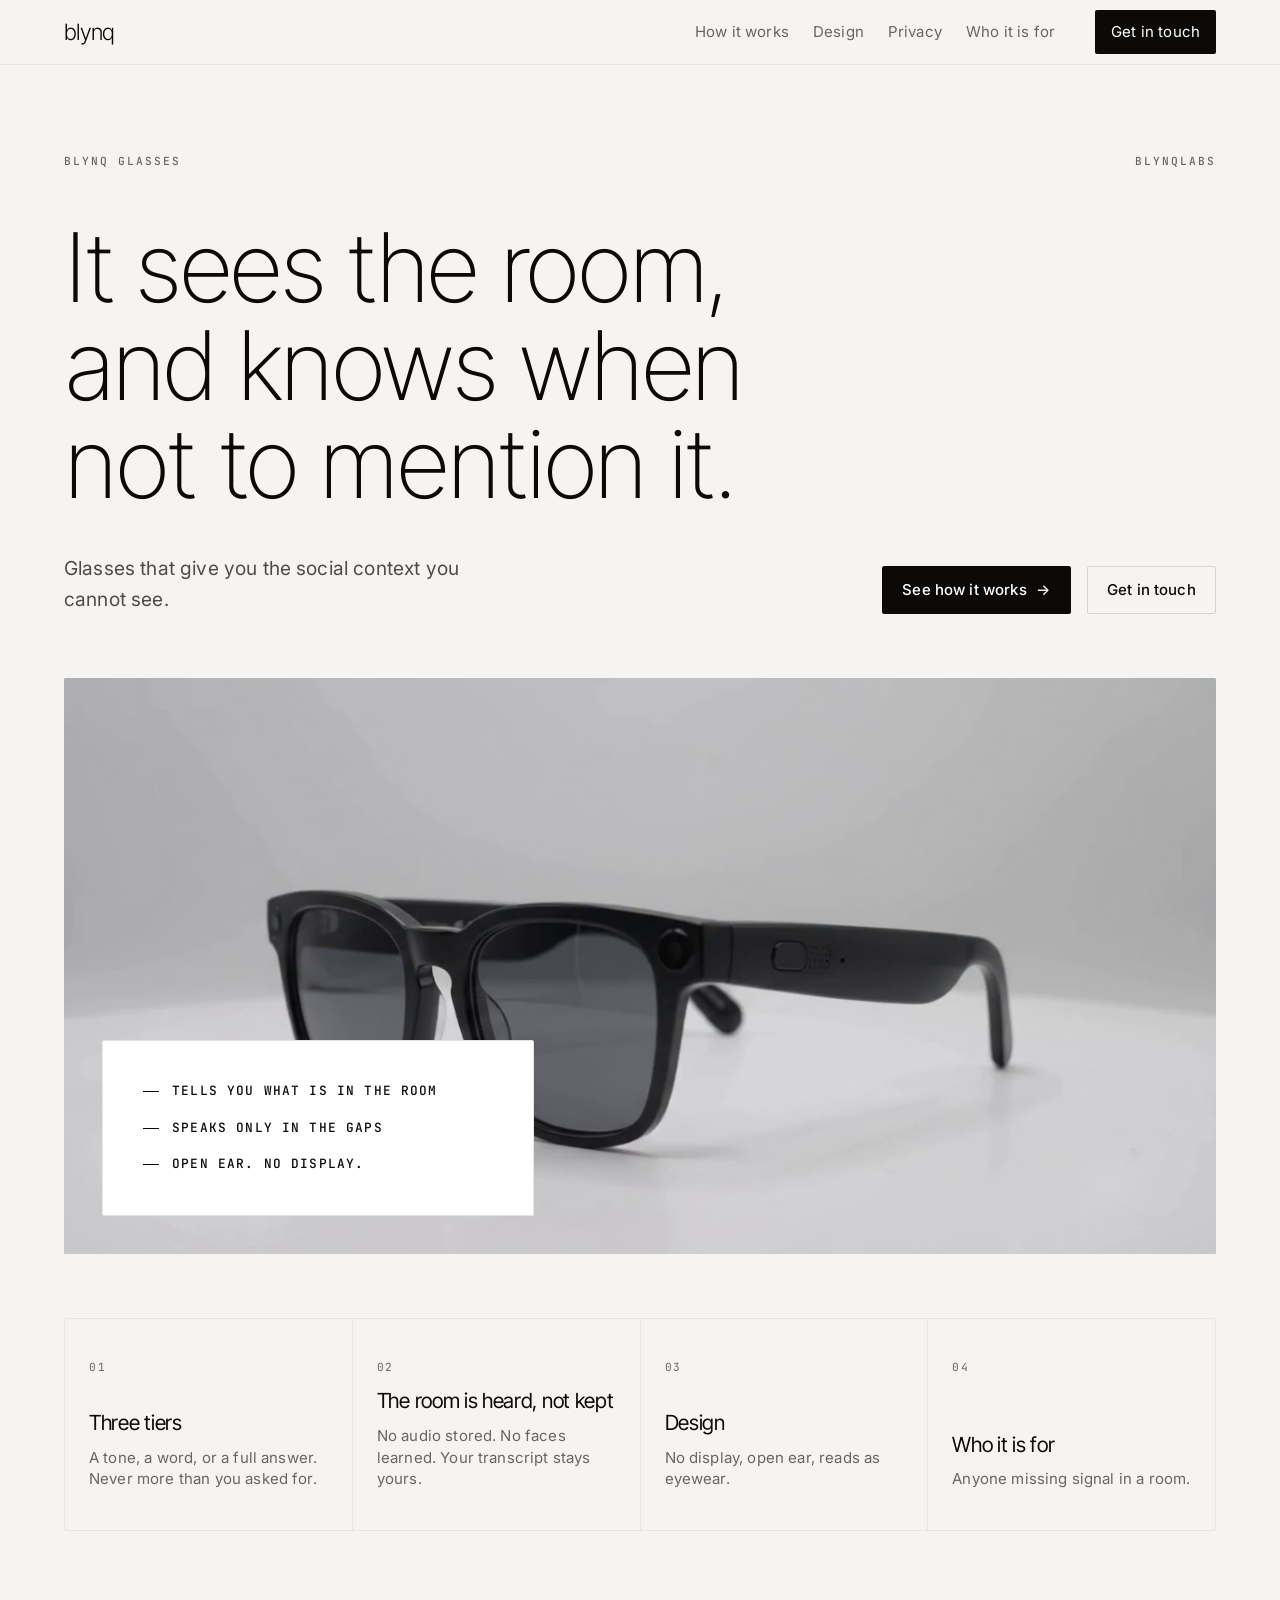
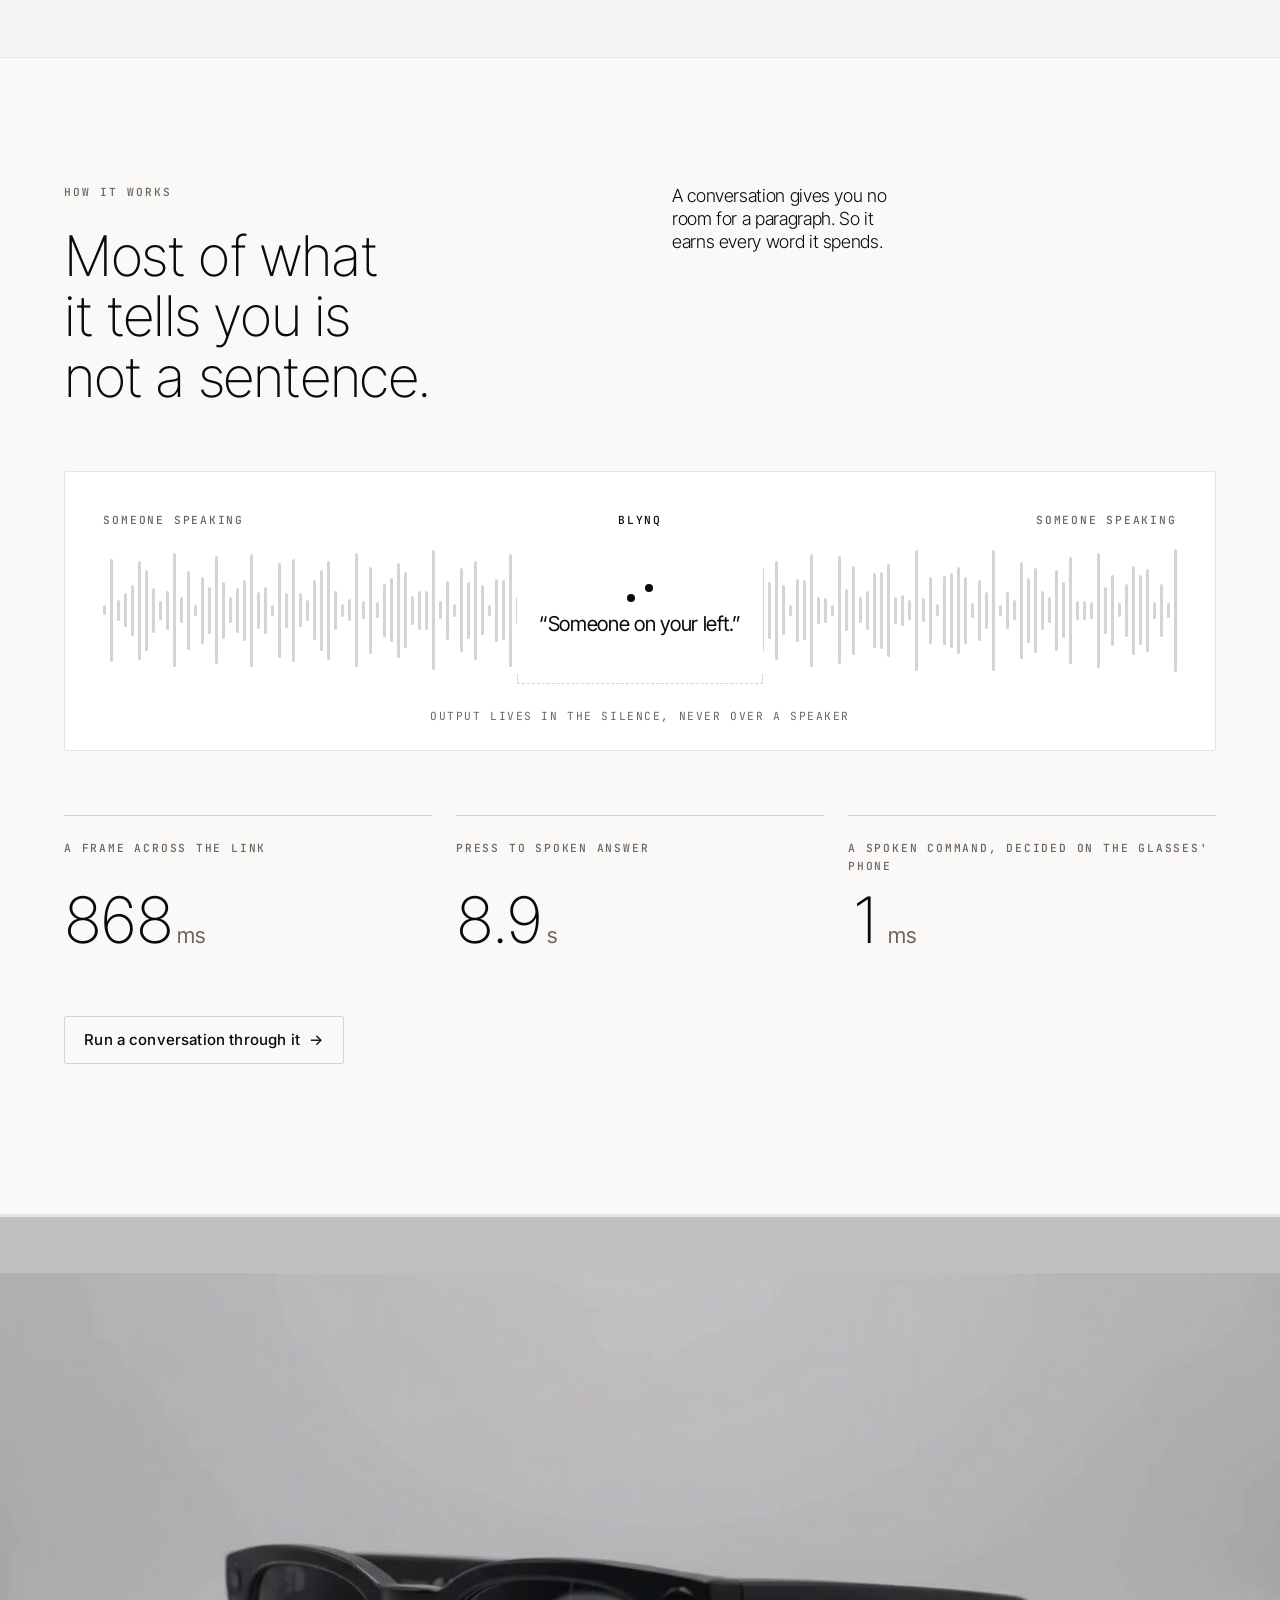
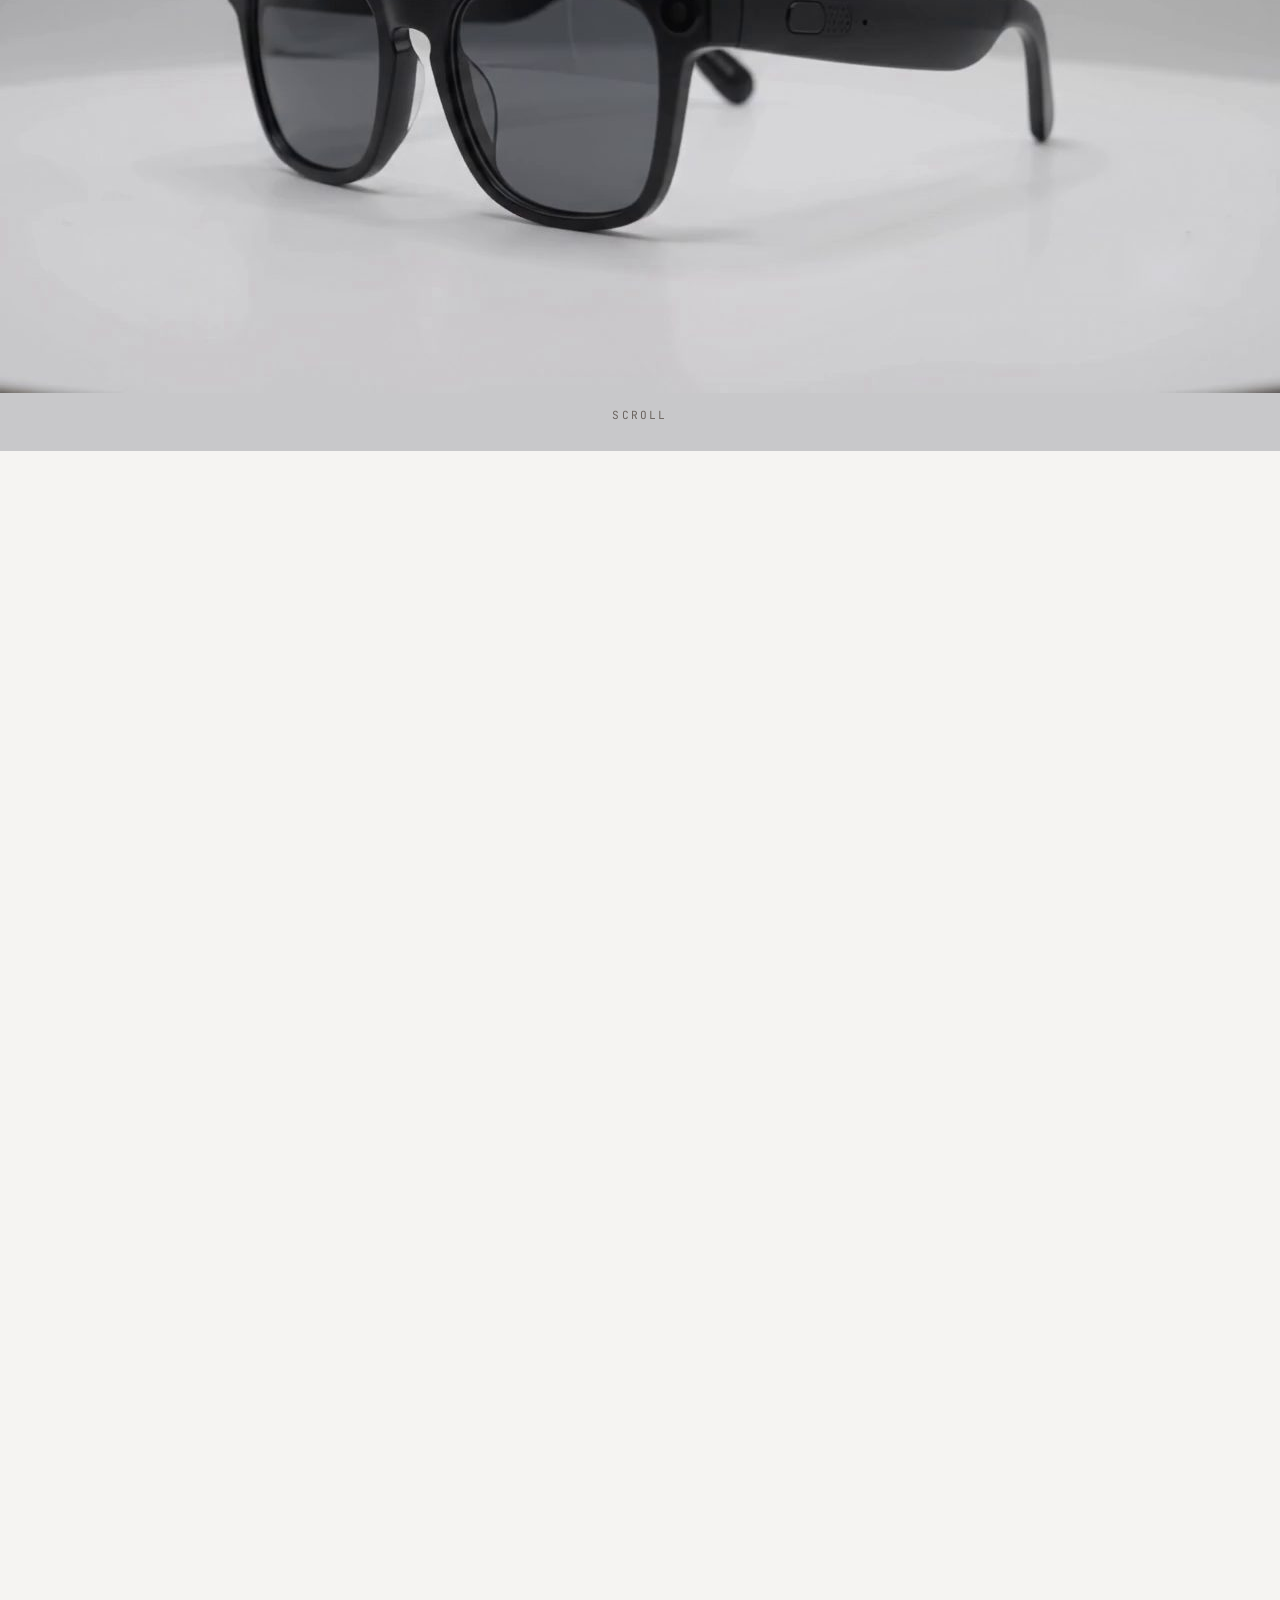
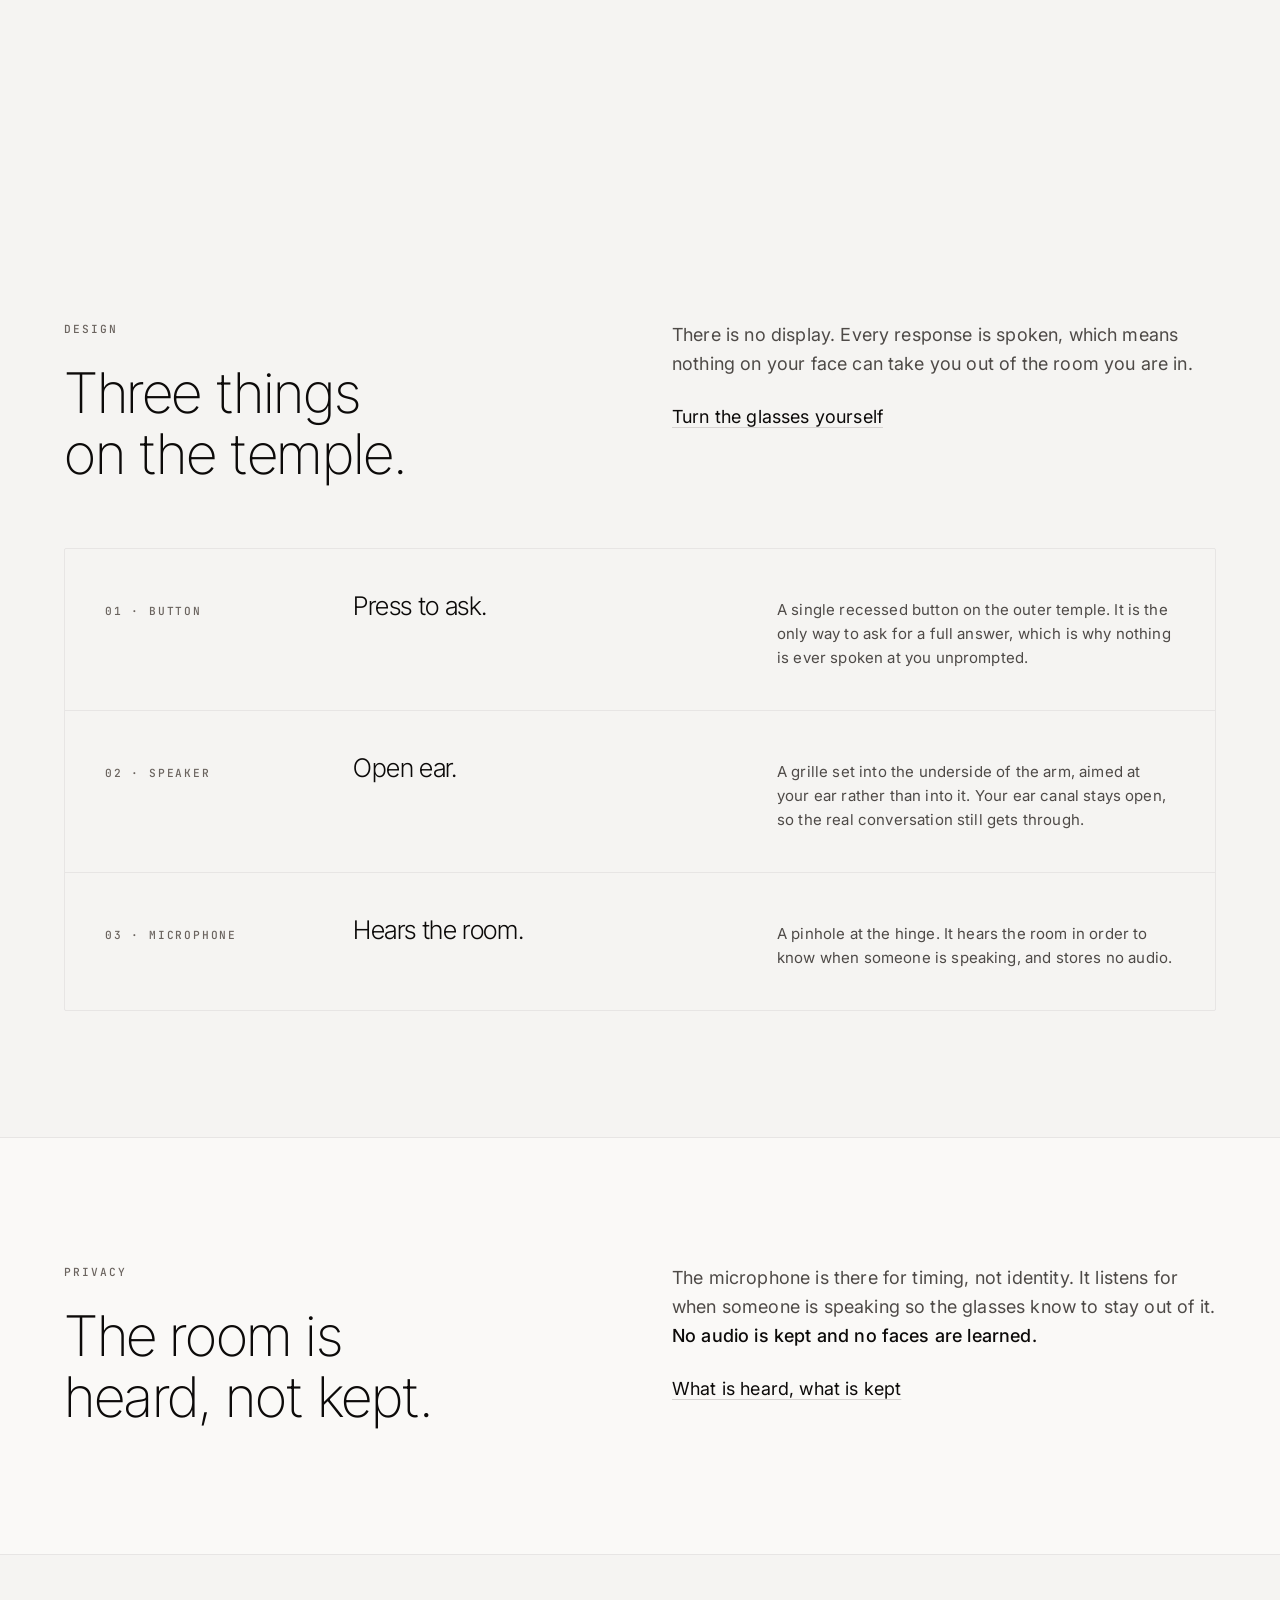
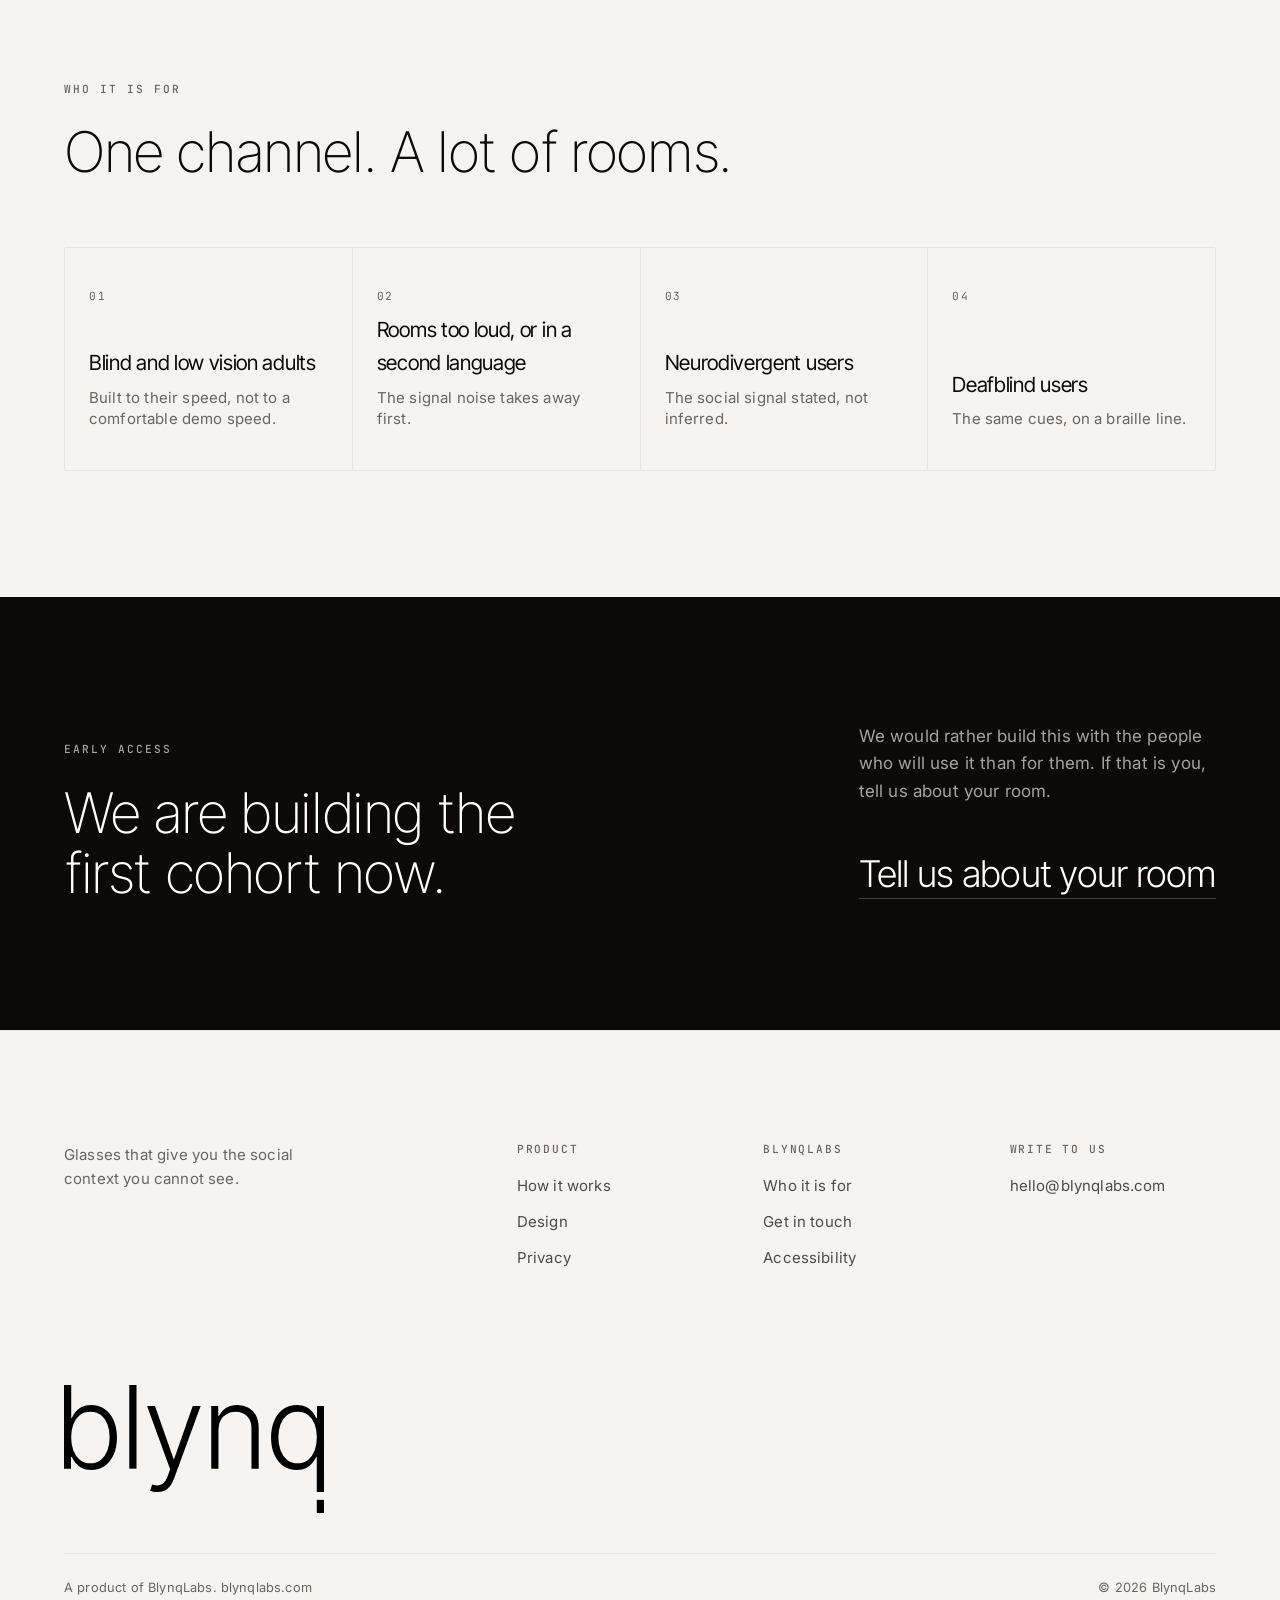
==== commit b73c68a6: "Expand the site to seven pages Home, How it works, Design, Privacy, Who it is for, Accessibility and" ====
--- a/index.html
+++ b/index.html
@@ -3,465 +3,145 @@
 <head>
 <meta charset="utf-8">
 <meta name="viewport" content="width=device-width, initial-scale=1">
-<title>Blynq</title>
-<meta name="description" content="Glasses that give you the social context you cannot see.">
-<!-- Matches --canvas, so the browser chrome does not flash a different ground
-     on load. The page commits to one light world; declaring it stops the UA
-     rendering scrollbars and controls for a dark theme over a light page. -->
+<title>Blynq glasses</title>
+<meta name="description" content="Glasses that give you the social context you cannot see. Open ear, no display, and they speak only in the gaps.">
 <meta name="theme-color" content="#f5f4f2">
 <meta name="color-scheme" content="light">
+<meta property="og:type" content="website">
+<meta property="og:title" content="Blynq glasses">
+<meta property="og:description" content="It sees the room, and knows when not to mention it.">
+<meta property="og:image" content="https://blynqlabs.com/poster.jpg">
+<meta name="twitter:card" content="summary_large_image">
+<link rel="icon" href="favicon.svg" type="image/svg+xml">
 <link rel="preconnect" href="https://fonts.googleapis.com">
 <link rel="preconnect" href="https://fonts.gstatic.com" crossorigin>
 <link href="https://fonts.googleapis.com/css2?family=Inter+Tight:wght@200;300;400&family=Inter:wght@400;500&family=JetBrains+Mono:wght@400;500&display=swap" rel="stylesheet">
 <link rel="stylesheet" href="tokens.css">
-<style>
-  *{box-sizing:border-box}
-  html{scroll-behavior:smooth}
-  @media (prefers-reduced-motion:reduce){ html{scroll-behavior:auto} }
-
-  html{color-scheme:light}
-
-  body{
-    margin:0;background:var(--canvas);color:var(--ink);
-    font-family:var(--sans);font-size:var(--text);line-height:1.6;
-    letter-spacing:.16px;-webkit-font-smoothing:antialiased;
-    /* Removes the 300ms double-tap-zoom delay on the nav and bento links. The
-       page has no pinch-zoom target of its own, and text zoom is untouched. */
-    touch-action:manipulation;
-    /* Set deliberately rather than left to the UA's translucent blue, which
-       reads as a mis-tap on an off-white ground. */
-    -webkit-tap-highlight-color:rgb(12 10 9 / .06);
-  }
-
-  /* ---------- shared ---------- */
-  .shell{width:var(--shell);margin-inline:auto}
-  .section{padding-block:var(--section)}
-  /* the header is sticky at 60px, so anchored headings would land underneath it */
-  section[id]{scroll-margin-top:76px}
-  .band{background:var(--canvas-soft);border-block:1px solid var(--hairline)}
-
-  .label{font-family:var(--mono);font-size:var(--label);font-weight:500;
-         letter-spacing:.18em;text-transform:uppercase;color:var(--muted);margin:0 0 var(--gap-3)}
-
-  h1,h2,h3{font-family:var(--tight);margin:0;text-wrap:balance}
-  h1{font-size:var(--display-mega);font-weight:200;line-height:1.02;letter-spacing:-.035em}
-  h2{font-size:var(--display-xl); font-weight:200;line-height:1.08;letter-spacing:-.025em}
-  h3{font-size:var(--display-sm); font-weight:400;line-height:1.3; letter-spacing:-.01em}
-  p{margin:0 0 var(--gap-3);max-width:var(--measure);color:var(--body)}
-  p.lead{font-family:var(--tight);font-size:var(--display-lg);font-weight:300;
-         line-height:1.28;letter-spacing:-.02em;color:var(--ink);max-width:20ch}
-  strong{font-weight:500;color:var(--ink)}
-
-  a{color:inherit}
-  :focus-visible{outline:2px solid var(--ink);outline-offset:3px;border-radius:var(--radius)}
-
-  /* ---------- interaction ----------
-     The reference this page is grounded in is almost silent on hover: one
-     shadow tier, one press state. That silence is the guidance. What is added
-     here is the smallest vocabulary that still acknowledges a pointer -
-     nothing new is introduced as a material, so no shadows: this page builds
-     depth from hairlines, background steps and ink, and a shadow would be the
-     only one on the page.
-
-     Every hover moves transform or colour only, never a layout property, and
-     every one of them collapses under reduced motion. The scrub is rigorous
-     about that and the hovers were not, which was an inconsistency rather
-     than a decision. */
-  @media (prefers-reduced-motion:reduce){
-    .head nav a, .head nav a::after, .bento a, .bento a > *,
-    .wordmark::after, .cta .mailto a{transition:none}
-  }
-
-  /* skip link, first thing in the DOM for keyboard and screen reader users */
-  .skip{position:absolute;left:-9999px;top:0;z-index:100;background:var(--ink);
-        color:var(--on-ink);padding:.75rem 1.25rem;font-size:var(--text-sm)}
-  .skip:focus{left:1rem;top:1rem}
-
-  /* ---------- header ---------- */
-  .head{position:sticky;top:0;z-index:20;background:color-mix(in srgb,var(--canvas) 88%,transparent);
-        backdrop-filter:blur(10px);border-bottom:1px solid var(--hairline)}
-  .head__in{width:var(--shell);margin-inline:auto;height:60px;
-            display:flex;align-items:center;justify-content:space-between;gap:var(--gap-3)}
-  /* The descender gesture from the footer lockup, borrowed once: hovering the
-     wordmark drops a short stroke into the space below the q. It is the only
-     decorative hover on the page and it is the page's own motif, not an effect. */
-  .wordmark{font-family:var(--tight);font-size:1.35rem;font-weight:300;letter-spacing:-.03em;
-            text-decoration:none;color:var(--ink);line-height:1;position:relative}
-  .wordmark::after{content:"";position:absolute;right:.06em;bottom:-.34em;
-            width:2px;height:.3em;background:var(--ink);
-            transform:scaleY(0);transform-origin:top;
-            transition:transform .22s var(--ease)}
-  .wordmark:hover::after,.wordmark:focus-visible::after{transform:scaleY(1)}
-
-  .head nav{display:flex;gap:var(--gap-3);font-size:var(--text-sm)}
-  .head nav a{color:var(--muted);text-decoration:none;position:relative;
-              transition:color .2s var(--ease)}
-  /* scaleX rather than animating width or right, so the rule composites */
-  .head nav a::after{content:"";position:absolute;left:0;right:0;bottom:-5px;height:1px;
-              background:var(--ink);transform:scaleX(0);transform-origin:left;
-              transition:transform .25s var(--ease)}
-  .head nav a:hover{color:var(--ink)}
-  .head nav a:hover::after{transform:scaleX(1)}
-  .head nav a:active{color:var(--body)}
-  @media (max-width:700px){ .head nav{display:none} }
-
-  /* ---------- 1. hero ---------- */
-  .hero{padding-top:calc(var(--section) * .8);padding-bottom:var(--section)}
-  .hero h1{max-width:14ch}
-  .hero__sub{margin-top:var(--gap-3);font-size:1.15rem;max-width:38ch;color:var(--body)}
-  .hero__plate{margin-top:var(--gap-5);background:var(--plate-top);border-radius:var(--radius);
-               overflow:hidden;aspect-ratio:16/9}
-  .hero__plate img{display:block;width:100%;height:100%;object-fit:cover}
-
-  /* the product card: exactly three claims, never four */
-  .claims{margin-top:calc(var(--gap-4) * -1);position:relative;z-index:2;
-          width:min(100%,30rem);background:var(--surface);
-          border:1px solid var(--hairline);border-radius:var(--radius);
-          padding:var(--gap-4)}
-  .claims ul{list-style:none;margin:0;padding:0;display:grid;gap:var(--gap-2)}
-  .claims li{font-family:var(--mono);font-size:.78rem;font-weight:500;letter-spacing:.09em;
-             text-transform:uppercase;color:var(--ink);display:flex;gap:.75rem;align-items:baseline}
-  .claims li::before{content:"";flex:none;width:14px;height:1px;background:var(--ink);
-                     transform:translateY(-4px)}
-
-  /* ---------- bento entries ---------- */
-  .bento{display:grid;gap:1px;background:var(--hairline);border:1px solid var(--hairline);
-         border-radius:var(--radius);overflow:hidden;
-         grid-template-columns:repeat(auto-fit,minmax(min(100%,13rem),1fr));margin-top:var(--gap-5)}
-  /* Three coordinated shifts rather than one: the card lifts to the white
-     surface, its content steps 4px toward the reader, and the index number
-     comes up to full ink. Small enough to register as intent rather than as
-     an effect, and no new material - the surface and the ink are both already
-     in the ladder. A press returns it, so a tap is acknowledged on touch,
-     where there is no hover at all. */
-  .bento a{background:var(--canvas);padding:var(--gap-4) var(--gap-3);text-decoration:none;
-           display:flex;flex-direction:column;gap:.4rem;min-height:8.5rem;
-           transition:background .2s var(--ease)}
-  .bento a > *{transition:transform .22s var(--ease),color .2s var(--ease)}
-  .bento a:hover{background:var(--surface)}
-  .bento a:hover > *{transform:translateX(4px)}
-  .bento a:hover .n{color:var(--ink)}
-  .bento a:active > *{transform:translateX(1px)}
-  .bento .n{font-family:var(--mono);font-size:var(--label);color:var(--muted);letter-spacing:.14em}
-  .bento .t{font-family:var(--tight);font-size:1.15rem;font-weight:400;letter-spacing:-.015em;color:var(--ink)}
-  .bento .d{font-size:var(--text-sm);color:var(--muted);line-height:1.45}
-
-  /* ---------- the gap device ----------
-     The one thing on this page that is ours. Human speech as blocks of sound,
-     Blynq's output living only in the measured space between them. */
-  .gapfig{margin:var(--gap-4) 0 0;background:var(--surface);border:1px solid var(--hairline);
-          border-radius:var(--radius);padding:var(--gap-4) var(--gap-3)}
-  .gapfig svg{display:block;width:100%;height:auto}
-  .gapfig figcaption{margin-top:var(--gap-3);font-family:var(--mono);font-size:var(--label);
-                     letter-spacing:.14em;text-transform:uppercase;color:var(--muted);text-align:center}
-  .wave rect{fill:var(--hairline-strong)}
-  .gapfig .out{fill:var(--ink)}
-  .gapfig .outtext{font-family:var(--tight);font-size:19px;font-weight:400;fill:var(--ink)}
-  .gapfig .brace{stroke:var(--hairline-strong);stroke-width:1;stroke-dasharray:2 3;fill:none}
-
-  /* ---------- 3. tiers ---------- */
-  .tiers{display:grid;gap:1px;background:var(--hairline);border:1px solid var(--hairline);
-         border-radius:var(--radius);overflow:hidden;margin-top:var(--gap-5)}
-  .tier{background:var(--canvas);padding:var(--gap-4);display:grid;
-        grid-template-columns:7rem 1fr;gap:var(--gap-3)}
-  .tier dt{font-family:var(--mono);font-size:var(--label);letter-spacing:.16em;
-           text-transform:uppercase;color:var(--muted);padding-top:.35rem}
-  .tier dd{margin:0}
-  .tier .h{font-family:var(--tight);font-size:var(--display-sm);font-weight:300;
-           letter-spacing:-.015em;color:var(--ink);display:block;margin-bottom:.4rem}
-  .tier p{margin:0;font-size:var(--text-sm)}
-  @media (max-width:640px){ .tier{grid-template-columns:1fr;gap:var(--gap-1)} }
-
-  /* ---------- 4. privacy ---------- */
-  /* ---------- measured ----------
-     Section 3 of the spine: the proof slot. Figures set in the mono face and
-     tabular, so the column of digits lines up and reads as an instrument
-     panel rather than marketing. No accent, no tile fills: a hairline rule
-     per figure is enough separation, and a row of bordered cards here would
-     spend emphasis the tiers above have already earned. */
-  .measured{margin-top:var(--gap-5);display:grid;gap:0;
-            grid-template-columns:repeat(auto-fit,minmax(min(100%,14rem),1fr))}
-  .measured div{border-top:1px solid var(--hairline-strong);padding:var(--gap-3) var(--gap-3) 0 0}
-  .measured dt{font-family:var(--mono);font-size:var(--label);font-weight:500;
-               letter-spacing:.16em;text-transform:uppercase;color:var(--muted)}
-  .measured dd{margin:.5rem 0 0;font-family:var(--tight);font-size:var(--display-lg);
-               font-weight:200;letter-spacing:-.02em;color:var(--ink);
-               font-variant-numeric:tabular-nums;line-height:1}
-  .measured dd span{font-size:.4em;font-weight:400;color:var(--muted);
-                    letter-spacing:0;margin-left:.15em}
-  .measured__note{margin-top:var(--gap-4);font-size:var(--text-sm);color:var(--muted)}
-
-  /* ---------- 4. privacy ---------- */
-  .privacy h2{max-width:16ch}
-
-  /* ---------- 5. design + scrub ----------
-     Static state is the default. Motion layers on via [data-motion="on"]. */
-  .scrub{position:relative}
-  .scrub__sticky{position:static}
-  .scrub__canvas{display:block;width:100%;height:auto;aspect-ratio:16/9;background:var(--plate-top)}
-  /* The captions are the visual layer over the plate and say nothing the prose
-     section below does not already say, so they are aria-hidden and hidden
-     outright once there is no scrub to caption. */
-  .reveal{display:none}
-  [data-motion="on"] .reveal{display:block}
-  .reveal .cap{margin:0 0 .35rem;font-family:var(--mono);font-size:var(--label);letter-spacing:.18em;
-             text-transform:uppercase;color:var(--muted);font-weight:500;max-width:none}
-  /* the measure must sit on the element carrying the display font, or ch
-     resolves against the inherited 16px and the line wraps to a stripe */
-  .reveal p{margin:0;font-family:var(--tight);font-size:var(--display-sm);font-weight:300;
-            line-height:1.28;letter-spacing:-.015em;color:var(--ink);max-width:22ch}
-  .meter{display:none}
-  .meter__fill{height:100%;width:0;background:var(--ink)}
-  .loading{position:absolute;inset:0;display:grid;place-items:center;background:var(--canvas);
-           font-family:var(--mono);font-size:var(--label);letter-spacing:.16em;
-           text-transform:uppercase;color:var(--muted)}
-  .loading[hidden]{display:none}
-
-  [data-motion="on"] .scrub{height:420vh}
-  [data-motion="on"] .scrub__sticky{position:sticky;top:60px;height:calc(100vh - 60px);overflow:hidden}
-  [data-motion="on"] .scrub__canvas{height:100%;aspect-ratio:auto}
-  [data-motion="on"] .reveal{position:absolute;left:clamp(1.25rem,5vw,4rem);
-        bottom:clamp(2.5rem,10vh,6rem);margin:0;max-width:none;
-        opacity:0;transform:translateY(10px);
-        transition:opacity .5s var(--ease),transform .5s var(--ease);pointer-events:none}
-  [data-motion="on"] .reveal[data-on="true"]{opacity:1;transform:none}
-  [data-motion="on"] .meter{display:block;position:absolute;left:0;right:0;top:0;
-        height:2px;background:var(--hairline)}
-
-  /* On a phone a 16:9 plate inside a full-height sticky is a band marooned in
-     dead space. Pull the caption up under the plate so they read as one thing. */
-  @media (max-width:700px){
-    [data-motion="on"] .reveal{bottom:auto;top:63%;left:1.25rem;right:1.25rem}
-    [data-motion="on"] .reveal p{max-width:none;font-size:1.35rem}
-  }
-  @media (prefers-reduced-motion:reduce){
-    [data-motion="on"] .scrub{height:auto}
-    [data-motion="on"] .scrub__sticky{position:static;height:auto}
-    [data-motion="on"] .scrub__canvas{height:auto;aspect-ratio:16/9}
-    [data-motion="on"] .reveal{display:none}   /* prose section carries it */
-    [data-motion="on"] .meter{display:none}
-  }
-
-  /* ---------- 6. who ---------- */
-  .who ol{list-style:none;margin:var(--gap-5) 0 0;padding:0;display:grid;gap:0}
-  .who li{border-top:1px solid var(--hairline);padding:var(--gap-4) 0;
-          display:grid;grid-template-columns:3rem 1fr;gap:var(--gap-3);align-items:start}
-  .who li:last-child{border-bottom:1px solid var(--hairline)}
-  .who .n{font-family:var(--mono);font-size:var(--label);color:var(--muted);padding-top:.5rem}
-  .who .t{font-family:var(--tight);font-size:var(--display-sm);font-weight:300;
-          letter-spacing:-.015em;color:var(--ink);display:block;margin-bottom:.3rem}
-  .who p{margin:0;font-size:var(--text-sm)}
-  .who .primary .t::after{content:"Primary";font-family:var(--mono);font-size:.6rem;
-          letter-spacing:.14em;text-transform:uppercase;color:var(--muted);
-          border:1px solid var(--hairline-strong);border-radius:var(--radius);
-          padding:.2rem .45rem;margin-left:.75rem;vertical-align:middle}
-  @media (max-width:640px){ .who li{grid-template-columns:1fr;gap:.35rem} }
-
-  /* ---------- 7. get in touch ---------- */
-  .cta{background:var(--canvas-deep);color:var(--on-ink)}
-  .cta h2{color:var(--on-ink);max-width:14ch}
-  .cta p{color:var(--muted-soft)}
-  .cta .label{color:var(--muted-soft)}
-  .cta .mailto{margin-top:var(--gap-4);max-width:none}
-  .cta .mailto a{font-family:var(--tight);font-size:var(--display-lg);font-weight:300;
-        letter-spacing:-.02em;color:var(--on-ink);text-decoration:none;
-        border-bottom:1px solid #44403c;padding-bottom:.15rem;
-        transition:border-color .2s var(--ease)}
-  .cta .mailto a:hover{border-bottom-color:var(--on-ink)}
-  .cta .mailto a:active{color:var(--muted-soft);border-bottom-color:var(--muted-soft)}
-
-  /* The only affordance in the scrub. A sticky section four screens tall gives
-     no sign that scrolling is what drives it, and the progress meter only
-     confirms that after you have already moved. Static, not a looping bounce:
-     a cue that animates forever is motion the reader cannot turn off, and this
-     page does not spend attention that way. It leaves as soon as it is
-     answered, and it never appears on the reduced-motion path, where there is
-     nothing to scrub. */
-  .scrollcue{display:none}
-  [data-motion="on"] .scrollcue{display:block;position:absolute;
-        left:50%;transform:translateX(-50%);bottom:clamp(1rem,3vh,2rem);
-        font-family:var(--mono);font-size:var(--label);letter-spacing:.2em;
-        text-transform:uppercase;color:var(--muted);
-        transition:opacity .4s var(--ease);pointer-events:none}
-  [data-motion="on"] .scrollcue[data-off="true"]{opacity:0}
-
-  /* ---------- footer ---------- */
-  .foot{padding-block:var(--gap-6) var(--gap-5);border-top:1px solid var(--hairline);
-        font-size:var(--text-sm);color:var(--muted)}
-  .foot__in{width:var(--shell);margin-inline:auto;display:flex;flex-wrap:wrap;
-            gap:var(--gap-4);align-items:flex-end;justify-content:space-between}
-  /* The lockup appears exactly once, here, at a size where the descender
-     gesture is legible. The header keeps live text: at 21px the gap would
-     be muddy, and it would drag the header out of alignment. */
-  .foot__mark{display:block;width:200px;height:auto;color:var(--ink)}
-</style>
+<link rel="stylesheet" href="site.css">
+<script src="site.js" defer></script>
+<script src="scrub.js" defer></script>
 </head>
-<body id="top">
+<body>
 
 <a class="skip" href="#main">Skip to content</a>
 
 <header class="head">
   <div class="head__in">
-    <a class="wordmark" href="#top">blynq</a>
-    <nav aria-label="Sections">
-      <a href="#tiers">How it works</a>
-      <a href="#privacy">Privacy</a>
-      <a href="#design">Design</a>
-      <a href="#who">Who it is for</a>
-      <a href="#access">Get in touch</a>
+    <a class="wordmark" href="index.html" aria-current="page">blynq</a>
+    <nav class="nav" aria-label="Main">
+      <ul class="nav__links">
+        <li><a href="how-it-works.html">How it works</a></li>
+        <li><a href="design.html">Design</a></li>
+        <li><a href="privacy.html">Privacy</a></li>
+        <li><a href="who.html">Who it is for</a></li>
+      </ul>
+      <a class="nav__cta" href="contact.html">Get in touch</a>
+      <button class="menu-btn" type="button" aria-expanded="false" aria-controls="sheet"><span class="menu-btn__t">Menu</span><span class="menu-btn__bars" aria-hidden="true"></span></button>
     </nav>
   </div>
 </header>
+<div class="sheet" id="sheet" data-open="false" hidden>
+  <nav aria-label="Main, mobile">
+    <ul>
+      <li><a href="index.html" aria-current="page"><span class="n">00</span>Home</a></li>
+      <li><a href="how-it-works.html"><span class="n">01</span>How it works</a></li>
+      <li><a href="design.html"><span class="n">02</span>Design</a></li>
+      <li><a href="privacy.html"><span class="n">03</span>Privacy</a></li>
+      <li><a href="who.html"><span class="n">04</span>Who it is for</a></li>
+      <li><a href="contact.html"><span class="n">05</span>Get in touch</a></li>
+    </ul>
+    <p class="sheet__mail">Or write to <a href="mailto:hello@blynqlabs.com">hello@blynqlabs.com</a></p>
+  </nav>
+</div>
 
 <main id="main">
 
-  <!-- 1. Product, name, claim ------------------------------------------- -->
-  <section class="hero section shell" aria-labelledby="h-hero">
-    <p class="label">Blynq glasses</p>
-    <!-- Was "It knows who is speaking, and when not to say so." Naming a speaker is
-         not a capability the product has, so the first clause now states what it
-         actually does. The turn in the second clause is the point of the line and
-         is kept. -->
+  <!-- 1. Product, name, claim. The DOM order is the narrative (spine §8). -->
+  <section class="hero shell" aria-labelledby="h-hero">
+    <div class="hero__top">
+      <p class="label">Blynq glasses</p>
+      <p class="label">BlynqLabs</p>
+    </div>
     <h1 id="h-hero">It sees the room, and knows when not to mention it.</h1>
-    <p class="hero__sub">Glasses that give you the social context you cannot see.</p>
+    <div class="hero__row">
+      <p class="hero__sub">Glasses that give you the social context you cannot see.</p>
+      <div class="hero__actions">
+        <a class="btn btn--ink" href="how-it-works.html">See how it works <span class="arr" aria-hidden="true">&rarr;</span></a>
+        <a class="btn btn--line" href="contact.html">Get in touch</a>
+      </div>
+    </div>
 
     <div class="hero__plate">
-      <!-- Above the fold and the only image every reader gets, including the
-           reduced-motion path where it is also the product film. Fetched at
-           high priority; never lazy. -->
       <img src="poster.jpg" width="1280" height="720" fetchpriority="high" decoding="async"
-           alt="A pair of matte black Blynq glasses in three-quarter view. A recessed
-                button, a speaker grille and a pinhole microphone sit along the temple arm.">
-    </div>
-
-    <!-- Capability, restraint, form. Exactly three, never four.
-         Claim one was "Knows who is speaking", which promises a name the product
-         does not produce. "What is in the room" covers people without claiming to
-         identify them, and stays the capability claim. -->
-    <div class="claims">
-      <ul>
-        <li>Tells you what is in the room</li>
-        <li>Speaks only in the gaps</li>
-        <li>Open ear. No display.</li>
-      </ul>
-    </div>
-
-    <nav class="bento" aria-label="Jump to a section">
-      <a href="#tiers"><span class="n">01</span><span class="t">Three tiers</span>
+           alt="A pair of matte black Blynq glasses in three-quarter view. A recessed button, a speaker grille and a pinhole microphone sit along the temple arm.">
+      <!-- Capability, restraint, form. Exactly three, never four. -->
+      <div class="claims">
+        <ul>
+          <li>Tells you what is in the room</li>
+          <li>Speaks only in the gaps</li>
+          <li>Open ear. No display.</li>
+        </ul>
+      </div>
+    </div>
+
+    <nav class="cards" aria-label="Explore Blynq">
+      <a href="how-it-works.html"><span class="n">01</span><span class="t">Three tiers</span>
          <span class="d">A tone, a word, or a full answer. Never more than you asked for.</span></a>
-      <a href="#privacy"><span class="n">02</span><span class="t">The room is heard, not kept</span>
+      <a href="privacy.html"><span class="n">02</span><span class="t">The room is heard, not kept</span>
          <span class="d">No audio stored. No faces learned. Your transcript stays yours.</span></a>
-      <a href="#design"><span class="n">03</span><span class="t">Design</span>
+      <a href="design.html"><span class="n">03</span><span class="t">Design</span>
          <span class="d">No display, open ear, reads as eyewear.</span></a>
-      <a href="#who"><span class="n">04</span><span class="t">Who it is for</span>
+      <a href="who.html"><span class="n">04</span><span class="t">Who it is for</span>
          <span class="d">Anyone missing signal in a room.</span></a>
     </nav>
   </section>
 
-  <!-- 3. The three tiers ------------------------------------------------- -->
-  <section class="section band" id="tiers" aria-labelledby="h-tiers">
+  <!-- 2. How it works, in one figure. The gap device: output lives only in
+       the silence between speakers. -->
+  <section class="section band" aria-labelledby="h-gap">
     <div class="shell">
-      <p class="label">How it works</p>
-      <h2 id="h-tiers">Most of what it tells you is not a sentence.</h2>
-      <p class="lead" style="margin-top:var(--gap-3)">A conversation gives you no room for
-        a paragraph. So it earns every word it spends.</p>
-
-      <figure class="gapfig">
-        <svg viewBox="0 0 960 96" role="img" aria-labelledby="gapfig-t gapfig-d" data-wave>
-          <title id="gapfig-t">How Blynq places a response</title>
-          <desc id="gapfig-d">Two blocks of human speech shown as sound waves, with a
-            measured silence between them. Blynq's response sits inside the silence and
-            never overlaps a speaker.</desc>
-        </svg>
+      <div class="split">
+        <div class="split__head rv">
+          <p class="label">How it works</p>
+          <h2 id="h-gap">Most of what it tells you is not a sentence.</h2>
+        </div>
+        <div class="split__body rv">
+          <p class="lead">A conversation gives you no room for a paragraph. So it earns every word it spends.</p>
+        </div>
+      </div>
+
+      <figure class="gapfig rv" role="img" aria-label="Two blocks of human speech shown as sound waves, with a measured silence between them. Blynq's response sits inside the silence and never overlaps a speaker.">
+        <div class="gapfig__labels" aria-hidden="true"><span>Someone speaking</span><span>Blynq</span><span>Someone speaking</span></div>
+        <div class="gapfig__row" aria-hidden="true">
+          <div class="bars" data-bars="80" data-seed="0"></div>
+          <div class="gapfig__out">
+            <div class="notes"><span></span><span></span></div>
+            <p class="gapfig__word">&ldquo;Someone on your left.&rdquo;</p>
+          </div>
+          <div class="bars bars--end" data-bars="80" data-seed="31"></div>
+        </div>
+        <div class="gapfig__brace" aria-hidden="true"><span></span><span></span><span></span></div>
         <figcaption>Output lives in the silence, never over a speaker</figcaption>
       </figure>
 
-      <dl class="tiers">
-        <div class="tier">
-          <dt>Tier 0<br>under 200ms</dt>
-          <dd><span class="h">No words at all.</span>
-            <p>Two rising notes mean someone joined the room. Learned in ten minutes,
-               then free forever. This is most of what you hear.</p></dd>
-        </div>
-        <div class="tier">
-          <dt>Tier 1<br>in the gaps</dt>
-          <dd><span class="h">One to four words.</span>
-            <!-- The example was "Sarah." A name is the one cue the product cannot
-                 produce yet, and it is the cue a reader would test first. A
-                 positional cue is the same tier, the same length, and true. -->
-            <p>&ldquo;Someone on your left.&rdquo; Spoken only into detected silence.
-               It will not speak while a human is speaking, and it will drop the cue
-               rather than interrupt.</p></dd>
-        </div>
-        <div class="tier">
-          <dt>Tier 2<br>on request</dt>
-          <dd><span class="h">A full answer, and only if you asked.</span>
-            <p>One press on the temple. Nothing is ever spoken at you unprompted.</p></dd>
-        </div>
+      <!-- The proof slot. Every figure was taken off the device, not estimated. -->
+      <dl class="measured rv">
+        <div><dt>A frame across the link</dt><dd>868<span>ms</span></dd></div>
+        <div><dt>Press to spoken answer</dt><dd>8.9<span>s</span></dd></div>
+        <div><dt>A spoken command, decided on the glasses' phone</dt><dd>1<span>ms</span></dd></div>
       </dl>
-
-      <!-- The proof slot. Every figure here was taken off the device, not
-           estimated, and each one substantiates a tier above it rather than
-           sitting as a generic stat row. -->
-      <dl class="measured">
-        <div>
-          <dt>A frame across the link</dt>
-          <dd>868<span>ms</span></dd>
-        </div>
-        <div>
-          <dt>Press to spoken answer</dt>
-          <dd>8.9<span>s</span></dd>
-        </div>
-        <div>
-          <dt>A spoken command, decided on the glasses' phone</dt>
-          <dd>1<span>ms</span></dd>
-        </div>
-      </dl>
-      <p class="measured__note">Measured on the device. The radio used to be the slow part of
-        this; it is now under a second of it.</p>
-    </div>
-  </section>
-
-  <!-- 3.5 held: Hear it. Slot reserved in the layout, see BLYNQ_SITE_SPINE.md -->
-
-  <!-- 4. Nothing is recorded --------------------------------------------- -->
-  <!-- 4. The room is heard, not kept ------------------------------------
-       This read "Nothing is recorded. No transcript is stored." That is not
-       what the product does: the exchange is written to the phone on purpose,
-       because reading a conversation back is the only review a blind user
-       gets. The claim now separates the three things that are actually true -
-       no audio kept, no faces learned, transcript owned by the wearer - which
-       is a narrower claim and a stronger one, because it survives being
-       checked. -->
-  <section class="section shell privacy" id="privacy" aria-labelledby="h-privacy">
-    <p class="label">Privacy</p>
-    <h2 id="h-privacy">The room is heard, not kept.</h2>
-    <p style="margin-top:var(--gap-3)">The microphone is there for timing, not identity. It
-      listens for when someone is speaking so the glasses know to stay out of it.
-      <strong>No audio is kept and no faces are learned.</strong></p>
-    <p>What you asked and what you were told stays on your phone. It is the only way to check
-      what a device that speaks actually said.</p>
-    <p>These are worn in public, around people who did not choose to be near a device. Building
-      for that is not a compliance exercise. It is the reason the product can be worn at all.</p>
-  </section>
-
-  <!-- 5. Design -----------------------------------------------------------
-       Named with aria-label, not aria-labelledby: this section has no heading
-       of its own, and it previously pointed at an id (h-design) that does not
-       exist anywhere on the page, which left it unnamed.
-
-       The captions are marked up as paragraphs rather than h3. They used to be
-       headings, which put an h3 between two h2s in a section with no h2 of its
-       own - a level skip - for text that is aria-hidden decoration duplicated
-       in the prose below. They were never headings in any real sense. -->
-  <section class="scrub band" id="design" aria-label="Product film">
+      <p class="mt-5"><a class="btn btn--line" href="how-it-works.html">Run a conversation through it <span class="arr" aria-hidden="true">&rarr;</span></a></p>
+    </div>
+  </section>
+
+  <!-- 3. The product film. The canvas is decoration; the design page and the
+       section below carry the same content for every reader. -->
+  <section class="scrub" id="film" aria-label="Product film">
     <div class="scrub__sticky">
       <div class="meter" aria-hidden="true"><div class="meter__fill" id="meter"></div></div>
       <canvas class="scrub__canvas" id="canvas" aria-hidden="true"></canvas>
-      <!-- Status for a decorative canvas, so it is hidden rather than announced. -->
       <div class="loading" id="loading" aria-hidden="true">Loading <span id="pct">0</span>%&hellip;</div>
       <p class="scrollcue" id="scrollcue" aria-hidden="true">Scroll</p>
-
       <div class="reveal" data-at="0.18" aria-hidden="true">
         <p class="cap">The button</p>
         <p>Press to ask. Nothing is spoken unless you asked for it.</p>
@@ -472,74 +152,76 @@
       </div>
       <div class="reveal" data-at="0.85" aria-hidden="true">
         <p class="cap">The microphone</p>
-        <p>Hears the room. Records none of it.</p>
-      </div>
-    </div>
-  </section>
-
-  <!-- The canvas above is decoration. The content lives here, for everyone. -->
+        <p>Hears the room. Keeps none of the audio.</p>
+      </div>
+    </div>
+  </section>
+
+  <!-- 4. Design -->
   <section class="section shell" aria-labelledby="h-temple">
-    <p class="label">Design</p>
-    <h2 id="h-temple">Three things on the temple.</h2>
-    <p style="margin-top:var(--gap-3)">There is no display. Every response is spoken, which
-      means nothing on your face can take you out of the room you are in.</p>
-    <dl class="tiers" style="margin-top:var(--gap-5)">
-      <div class="tier">
-        <dt>Button</dt>
-        <dd><p>A single recessed button on the outer temple. It is the only way to ask for a
-          full answer, which is why nothing is ever spoken at you unprompted.</p></dd>
-      </div>
-      <div class="tier">
-        <dt>Speaker</dt>
-        <dd><p>A grille set into the underside of the arm, aimed at your ear rather than into
-          it. Your ear canal stays open, so the room stays audible and the real conversation
-          still gets through.</p></dd>
-      </div>
-      <div class="tier">
-        <dt>Microphone</dt>
-        <dd><p>A pinhole at the hinge. It hears the room in order to know when someone is
-          speaking, and stores no audio.</p></dd>
-      </div>
+    <div class="split">
+      <div class="split__head rv">
+        <p class="label">Design</p>
+        <h2 id="h-temple">Three things on the temple.</h2>
+      </div>
+      <div class="split__body rv">
+        <p>There is no display. Every response is spoken, which means nothing on your face can take you out of the room you are in.</p>
+        <p><a class="tlink" href="design.html">Turn the glasses yourself</a></p>
+      </div>
+    </div>
+    <dl class="rows rv">
+      <div class="row"><dt>01 &middot; Button</dt><dd class="h">Press to ask.</dd>
+        <dd><p>A single recessed button on the outer temple. It is the only way to ask for a full answer, which is why nothing is ever spoken at you unprompted.</p></dd></div>
+      <div class="row"><dt>02 &middot; Speaker</dt><dd class="h">Open ear.</dd>
+        <dd><p>A grille set into the underside of the arm, aimed at your ear rather than into it. Your ear canal stays open, so the real conversation still gets through.</p></dd></div>
+      <div class="row"><dt>03 &middot; Microphone</dt><dd class="h">Hears the room.</dd>
+        <dd><p>A pinhole at the hinge. It hears the room in order to know when someone is speaking, and stores no audio.</p></dd></div>
     </dl>
   </section>
 
-  <!-- 6. Who it is for ----------------------------------------------------- -->
-  <section class="section band who" id="who" aria-labelledby="h-who">
-    <div class="shell">
+  <!-- 5. Privacy, the first paragraph of it -->
+  <section class="section band" aria-labelledby="h-privacy">
+    <div class="shell split">
+      <div class="split__head rv">
+        <p class="label">Privacy</p>
+        <h2 id="h-privacy">The room is heard, not kept.</h2>
+      </div>
+      <div class="split__body rv">
+        <p>The microphone is there for timing, not identity. It listens for when someone is speaking so the glasses know to stay out of it. <strong>No audio is kept and no faces are learned.</strong></p>
+        <p><a class="tlink" href="privacy.html">What is heard, what is kept</a></p>
+      </div>
+    </div>
+  </section>
+
+  <!-- 6. Who it is for. The heading names nobody (spine §2.6). -->
+  <section class="section shell" aria-labelledby="h-who">
+    <div class="rv">
       <p class="label">Who it is for</p>
       <h2 id="h-who">One channel. A lot of rooms.</h2>
-      <ol>
-        <li class="primary"><span class="n">01</span>
-          <div><span class="t">Blind and low vision adults</span>
-          <p>Professionally active, screen reader fluent, already listening at three to five
-             hundred words a minute. Built to their speed, not to a comfortable demo speed.</p></div></li>
-        <li><span class="n">02</span>
-          <div><span class="t">Anyone in a room too loud, or in a second language</span>
-          <p>A conference floor, a bar, a call in your third language. The signal everyone
-             else reads for free is the first thing noise takes away.</p></div></li>
-        <li><span class="n">03</span>
-          <div><span class="t">Neurodivergent users</span>
-          <p>For anyone who would rather have the social signal stated than inferred, the
-             same channel does the same job.</p></div></li>
-        <li><span class="n">04</span>
-          <div><span class="t">Deafblind users, through a braille display</span>
-          <p>The output layer is abstracted from the speaker. The same cues can arrive on a
-             braille line instead of in your ear.</p></div></li>
-      </ol>
-    </div>
-  </section>
-
-  <!-- 7. Get in touch ------------------------------------------------------
-       No form here on purpose. Copy states what we are doing, never what we
-       are missing: a reader outside the company reads a caveat as a weakness,
-       not as candour. -->
-  <section class="section cta" id="access" aria-labelledby="h-access">
-    <div class="shell">
-      <p class="label">Early access</p>
-      <h2 id="h-access">We are building the first cohort now.</h2>
-      <p style="margin-top:var(--gap-3)">We would rather build this with the people who will
-        use it than for them. If that is you, tell us about your room.</p>
-      <p class="mailto"><a href="mailto:hello@blynqlabs.com">hello@blynqlabs.com</a></p>
+    </div>
+    <nav class="cards rv" aria-label="Who it is for">
+      <a href="who.html#blind-low-vision"><span class="n">01</span><span class="t">Blind and low vision adults</span>
+        <span class="d">Built to their speed, not to a comfortable demo speed.</span></a>
+      <a href="who.html#loud-rooms"><span class="n">02</span><span class="t">Rooms too loud, or in a second language</span>
+        <span class="d">The signal noise takes away first.</span></a>
+      <a href="who.html#neurodivergent"><span class="n">03</span><span class="t">Neurodivergent users</span>
+        <span class="d">The social signal stated, not inferred.</span></a>
+      <a href="who.html#deafblind"><span class="n">04</span><span class="t">Deafblind users</span>
+        <span class="d">The same cues, on a braille line.</span></a>
+    </nav>
+  </section>
+
+  <!-- 7. Get in touch. No form here on purpose; the contact page composes one. -->
+  <section class="section cta" aria-labelledby="h-access">
+    <div class="shell cta__grid">
+      <div class="rv">
+        <p class="label">Early access</p>
+        <h2 id="h-access">We are building the first cohort now.</h2>
+      </div>
+      <div class="rv">
+        <p>We would rather build this with the people who will use it than for them. If that is you, tell us about your room.</p>
+        <p class="mailto"><a href="contact.html">Tell us about your room</a></p>
+      </div>
     </div>
   </section>
 
@@ -547,194 +229,18 @@
 
 <footer class="foot">
   <div class="foot__in">
-    <svg class="foot__mark" viewBox="139.33 -1490.00 4631.67 2280.00" role="img" aria-label="Blynq" focusable="false">
-      <g transform="scale(1,-1)" fill="currentColor">
-        <path transform="translate(0.00,0)" d="M623.3331298828125 -24Q521.9994506835938 -24 453.66632080078125 12.666656494140625Q385.33319091796875 49.33331298828125 343.66693115234375 103.16619873046875Q302.00067138671875 156.99908447265625 279.334228515625 207.997802734375H264.0006103515625V0H139.33154296875V1490H268.000732421875V904.002197265625H279.334228515625Q301.6673583984375 954.334228515625 342.8335876464844 1007.3337707519531Q383.99981689453125 1060.3333129882812 451.8329162597656 1096.4999694824219Q519.666015625 1132.6666259765625 621.999755859375 1132.6666259765625Q759.6666259765625 1132.6666259765625 863.1668395996094 1060.3334045410156Q966.6670532226562 988.0001831054688 1024.6672058105469 858.0002136230469Q1082.6673583984375 728.000244140625 1082.6673583984375 556Q1082.6673583984375 382.999755859375 1025.1672058105469 252.16644287109375Q967.6670532226562 121.3331298828125 864.1668395996094 48.66656494140625Q760.6666259765625 -24 623.3331298828125 -24ZM608.666015625 94.002197265625Q719.3324584960938 94.002197265625 795.9988403320312 155.83526611328125Q872.6652221679688 217.6683349609375 912.6650085449219 322.6678466796875Q952.664794921875 427.6673583984375 952.664794921875 557.3333740234375Q952.664794921875 686.3327026367188 912.9983520507812 789.8321838378906Q873.3319091796875 893.3316650390625 796.9988708496094 953.998046875Q720.6658325195312 1014.6644287109375 608.666015625 1014.6644287109375Q499.33294677734375 1014.6644287109375 423.1665954589844 956.3314514160156Q347.000244140625 897.9984741210938 306.83380126953125 794.8323364257812Q266.6673583984375 691.6661987304688 266.6673583984375 557.3333740234375Q266.6673583984375 423.00054931640625 307.00048828125 318.3343811035156Q347.3336181640625 213.668212890625 423.83331298828125 153.835205078125Q500.3330078125 94.002197265625 608.666015625 94.002197265625Z"/>
-        <path transform="translate(1163.00,0)" d="M268.000732421875 1490V0H139.33154296875V1490Z"/>
-        <path transform="translate(1570.00,0)" d="M229.332763671875 -418Q190.665771484375 -419 157.3323974609375 -411.8333435058594Q123.9990234375 -404.66668701171875 103.9993896484375 -395.33349609375L139.333251953125 -281.9979248046875L154.00006103515625 -285.9979248046875Q245.99969482421875 -312.99749755859375 310.3326721191406 -279.497802734375Q374.6656494140625 -245.99810791015625 418.6656494140625 -124.664794921875L459.9984130859375 -10.6663818359375L49.3316650390625 1118H190.0010986328125L521.3330078125 170.00341796875H531.3331298828125L862.6650390625 1118H1003.33447265625L530.667724609375 -175.9991455078125Q501.00091552734375 -257.33282470703125 457.33404541015625 -311.3330078125Q413.66717529296875 -365.33319091796875 356.6668701171875 -391.6665954589844Q299.66656494140625 -418 229.332763671875 -418Z"/>
-        <path transform="translate(2623.00,0)" d="M268.000732421875 697.9984130859375V0H139.33154296875V1118H264.0006103515625V941.3333740234375H276.66748046875Q316.00079345703125 1027.6666870117188 399.1672668457031 1079.8333435058594Q482.333740234375 1132 605.333984375 1132Q718.333984375 1132 803.6672973632812 1085.1667175292969Q889.0006103515625 1038.3334350585938 936.8339233398438 947.3332824707031Q984.667236328125 856.3331298828125 984.667236328125 723.33251953125V0H855.998046875V715.332275390625Q855.998046875 852.3319091796875 778.8318786621094 933.1648559570312Q701.6657104492188 1013.997802734375 572.6663208007812 1013.997802734375Q485.33331298828125 1013.997802734375 416.33355712890625 975.4979553222656Q347.33380126953125 936.9981079101562 307.6672668457031 866.4982604980469Q268.000732421875 795.9984130859375 268.000732421875 697.9984130859375Z"/>
-        <path transform="translate(3747.00,0)" d="M895.331787109375 -418V207.997802734375H883.998291015625Q861.6651611328125 156.99908447265625 819.8322448730469 103.16619873046875Q777.9993286132812 49.33331298828125 709.9995422363281 12.666656494140625Q641.999755859375 -24 539.9993896484375 -24Q402.99920654296875 -24 299.33233642578125 48.66656494140625Q195.66546630859375 121.3331298828125 138.16531372070312 252.16644287109375Q80.6651611328125 382.999755859375 80.6651611328125 556Q80.6651611328125 728.000244140625 138.66531372070312 858.0002136230469Q196.66546630859375 988.0001831054688 300.33233642578125 1060.3334045410156Q403.99920654296875 1132.6666259765625 541.332763671875 1132.6666259765625Q644.3331909179688 1132.6666259765625 711.8329467773438 1096.4999694824219Q779.3327026367188 1060.3333129882812 820.6655883789062 1007.3337707519531Q861.9984741210938 954.334228515625 883.998291015625 904.002197265625H899.3319091796875V1118H1024.0009765625V-418ZM554.66650390625 94.002197265625Q663.6661987304688 94.002197265625 739.8325500488281 153.835205078125Q815.9989013671875 213.668212890625 856.33203125 318.3343811035156Q896.6651611328125 423.00054931640625 896.6651611328125 557.3333740234375Q896.6651611328125 691.6661987304688 856.8320617675781 794.8323364257812Q816.9989624023438 897.9984741210938 740.499267578125 956.3314514160156Q663.9995727539062 1014.6644287109375 554.66650390625 1014.6644287109375Q443.66668701171875 1014.6644287109375 366.8336486816406 953.998046875Q290.0006103515625 893.3316650390625 250.33416748046875 789.8321838378906Q210.667724609375 686.3327026367188 210.667724609375 557.3333740234375Q210.667724609375 427.6673583984375 250.66751098632812 322.6678466796875Q290.66729736328125 217.6683349609375 367.33367919921875 155.83526611328125Q444.00006103515625 94.002197265625 554.66650390625 94.002197265625Z"/>
-        <!-- The q descender ends at -418. A beat of silence to -556, then the line
-             resumes to -790. Stem width 128.67 is measured off the l, so the mark
-             is the same stroke as the type rather than an approximation of it. -->
-        <rect x="4642.33" y="-790.00" width="128.67" height="234.00"/>
-      </g>
-    </svg>
-    <span>A product of BlynqLabs. blynqlabs.com</span>
+    <div class="foot__grid">
+      <div><p>Glasses that give you the social context you cannot see.</p></div>
+      <nav aria-labelledby="f-product"><h2 id="f-product">Product</h2>
+        <ul><li><a href="how-it-works.html">How it works</a></li><li><a href="design.html">Design</a></li><li><a href="privacy.html">Privacy</a></li></ul></nav>
+      <nav aria-labelledby="f-company"><h2 id="f-company">BlynqLabs</h2>
+        <ul><li><a href="who.html">Who it is for</a></li><li><a href="contact.html">Get in touch</a></li><li><a href="accessibility.html">Accessibility</a></li></ul></nav>
+      <div><h2>Write to us</h2><ul><li><a href="mailto:hello@blynqlabs.com">hello@blynqlabs.com</a></li></ul></div>
+    </div>
+    <img class="foot__mark" src="wordmark.svg" width="260" height="128" alt="Blynq">
+    <div class="foot__base"><span>A product of BlynqLabs. blynqlabs.com</span><span>&copy; <span data-year>2026</span> BlynqLabs</span></div>
   </div>
 </footer>
 
-<script>
-/* ---------- the gap device ----------
-   Drawn rather than hand-authored so the bar rhythm stays even. Decorative:
-   the SVG carries title and desc, and the tiers below say the same in prose. */
-(function(){
-  const svg = document.querySelector('[data-wave]');
-  if(!svg) return;
-  const NS = 'http://www.w3.org/2000/svg';
-  const mid = 48, W = 960;
-
-  function speech(x0, x1){
-    const g = document.createElementNS(NS,'g');
-    g.setAttribute('class','wave');
-    let x = x0, i = 0;
-    while(x < x1 - 4){
-      // deterministic pseudo-random so the figure is identical every load
-      const h = 6 + Math.abs(Math.sin(i * 1.7) * Math.cos(i * .6)) * 30;
-      const r = document.createElementNS(NS,'rect');
-      r.setAttribute('x', x); r.setAttribute('y', mid - h/2);
-      r.setAttribute('width', 3); r.setAttribute('height', h);
-      r.setAttribute('rx', 1.5);
-      g.appendChild(r);
-      x += 7; i++;
-    }
-    return g;
-  }
-
-  svg.appendChild(speech(0, 370));
-  svg.appendChild(speech(590, W));
-
-  // the gap, marked
-  const brace = document.createElementNS(NS,'path');
-  brace.setAttribute('class','brace');
-  brace.setAttribute('d', `M382 78 L382 86 L578 86 L578 78`);
-  svg.appendChild(brace);
-
-  // Blynq's output, living only inside it: two rising notes
-  [[452, 54],[492, 42]].forEach(([cx,cy]) => {
-    const c = document.createElementNS(NS,'circle');
-    c.setAttribute('class','out');
-    c.setAttribute('cx',cx); c.setAttribute('cy',cy); c.setAttribute('r',5);
-    svg.appendChild(c);
-  });
-})();
-
-/* ---------- the product scrub ---------- */
-(function(){
-  const TOTAL = 101;
-  const PATH  = i => `frames/blynq_${String(i).padStart(4,'0')}.jpg`;
-
-  const forced  = new URLSearchParams(location.search).get('reduced');
-  const reduced = forced === '1' ? true
-                : forced === '0' ? false
-                : window.matchMedia('(prefers-reduced-motion: reduce)').matches;
-
-  const canvas  = document.getElementById('canvas');
-  const ctx     = canvas.getContext('2d', { alpha:false });
-  const section = document.getElementById('design');
-  const loading = document.getElementById('loading');
-  const pct     = document.getElementById('pct');
-  const meter   = document.getElementById('meter');
-  const cue     = document.getElementById('scrollcue');
-  const reveals = [...document.querySelectorAll('.reveal')];
-  const images  = new Array(TOTAL);
-  let current = -1;
-
-  function sizeCanvas(){
-    const dpr = Math.min(window.devicePixelRatio || 1, 2);
-    const r = canvas.getBoundingClientRect();
-    canvas.width  = Math.round(r.width  * dpr);
-    canvas.height = Math.round(r.height * dpr);
-    current = -1;
-  }
-
-  // The plate is grey at the top and near-white at the base, so one pad colour
-  // fixes one seam and creates the other. Sample each edge separately.
-  let pad = null;
-  function samplePad(img){
-    const t = document.createElement('canvas'); t.width = 1; t.height = 2;
-    const tc = t.getContext('2d', {willReadFrequently:true});
-    tc.drawImage(img, 0, 0, img.width, 2, 0, 0, 1, 1);
-    tc.drawImage(img, 0, img.height-2, img.width, 2, 0, 1, 1, 1);
-    const d = tc.getImageData(0,0,1,2).data;
-    return { top:`rgb(${d[0]},${d[1]},${d[2]})`, bottom:`rgb(${d[4]},${d[5]},${d[6]})` };
-  }
-
-  function draw(i){
-    const img = images[i];
-    if(!img || !img.naturalWidth || i === current) return;
-    current = i;
-    if(!pad) pad = samplePad(img);
-    const cw = canvas.width, ch = canvas.height;
-    const s  = Math.min(cw / img.width, ch / img.height);   // contain: never crop the product
-    const dw = img.width * s, dh = img.height * s;
-    const dx = (cw-dw)/2, dy = (ch-dh)/2;
-    if(dy > 0){
-      ctx.fillStyle = pad.top;    ctx.fillRect(0, 0, cw, Math.ceil(dy));
-      ctx.fillStyle = pad.bottom; ctx.fillRect(0, Math.floor(dy+dh), cw, Math.ceil(dy)+1);
-    }
-    if(dx > 0){
-      ctx.fillStyle = pad.top;
-      ctx.fillRect(0, 0, Math.ceil(dx), ch);
-      ctx.fillRect(Math.floor(dx+dw), 0, Math.ceil(dx)+1, ch);
-    }
-    ctx.drawImage(img, dx, dy, dw, dh);
-  }
-
-  function progress(){
-    const rect = section.getBoundingClientRect();
-    const span = section.offsetHeight - window.innerHeight;
-    return span <= 0 ? 0 : Math.min(1, Math.max(0, -rect.top / span));
-  }
-
-  // One render for a given progress, shared by the scroll handler and the test
-  // hook below. They used to carry a copy each, and the copies drifted the
-  // first time anything new was drawn.
-  function render(p){
-    draw(Math.round(p * (TOTAL - 1)));
-    meter.style.width = (p*100).toFixed(1) + '%';
-    cue.dataset.off = p > 0.02 ? 'true' : 'false';   // answered as soon as they move
-    for(const el of reveals){
-      const at = parseFloat(el.dataset.at);
-      el.dataset.on = (p > at - 0.06 && p < at + 0.12) ? 'true' : 'false';
-    }
-  }
-
-  let ticking = false;
-  function onScroll(){
-    if(ticking) return;
-    ticking = true;
-    requestAnimationFrame(() => { render(progress()); ticking = false; });
-  }
-
-  // Reduced motion: one frame, captions already in flow, no listeners, and
-  // crucially none of the 101 frames are ever requested.
-  if(reduced){
-    const img = new Image();
-    img.onload = () => {
-      canvas.width = img.width; canvas.height = img.height;
-      ctx.drawImage(img,0,0);
-      loading.hidden = true;
-    };
-    img.src = 'poster.jpg';
-    return;
-  }
-
-  document.documentElement.dataset.motion = 'on';
-
-  let loaded = 0;
-  for(let i=0;i<TOTAL;i++){
-    const img = new Image();
-    img.onload = img.onerror = () => {
-      loaded++;
-      pct.textContent = Math.round(loaded/TOTAL*100);
-      if(loaded === TOTAL){ loading.hidden = true; sizeCanvas(); onScroll(); }
-    };
-    img.src = PATH(i);
-    images[i] = img;
-  }
-
-  window.addEventListener('scroll', onScroll, {passive:true});
-  window.addEventListener('resize', () => { sizeCanvas(); onScroll(); });
-
-  window.__scrub = { TOTAL, images, sizeCanvas, progress,
-    seek(p){
-      const span = section.offsetHeight - window.innerHeight;
-      window.scrollTo(0, section.offsetTop + p*span);
-      render(p);
-      return Math.round(p*(TOTAL-1));
-    }};
-})();
-</script>
 </body>
 </html>
--- a/tokens.css
+++ b/tokens.css
@@ -45,6 +45,8 @@
   --display-xl:   clamp(2.1rem,  4.8vw, 3.5rem);
   --display-lg:   clamp(1.6rem,  3.2vw, 2.3rem);
   --display-sm:   clamp(1.2rem,  2.4vw, 1.6rem);
+  --display-page: clamp(2.6rem,  6.4vw, 5.25rem);  /* inner-page h1, weight 200 */
+  --display-num:  clamp(2.6rem,  5vw,   4.5rem);   /* measured figures, weight 200 */
   --text:         1.0625rem;
   --text-sm:      0.9375rem;
   --label:        0.7rem;
--- a/site.css
+++ b/site.css
@@ -0,0 +1,471 @@
+/* ============================================================
+   Blynq, shared site styles. Every page loads tokens.css, then this.
+   Static by default; motion layers on via html[data-motion="on"],
+   which site.js sets from prefers-reduced-motion (or ?reduced=0/1).
+   No shadows anywhere: depth is hairlines, background steps and ink.
+   ============================================================ */
+
+*{box-sizing:border-box}
+html{color-scheme:light;scroll-behavior:smooth;-webkit-text-size-adjust:100%}
+@media (prefers-reduced-motion:reduce){ html{scroll-behavior:auto} }
+
+/* Cross-document page transitions. A plain crossfade, and only when the
+   reader has not asked for less motion. Browsers without support just
+   navigate, which is the designed baseline. */
+@media (prefers-reduced-motion:no-preference){
+  @view-transition{navigation:auto}
+  ::view-transition-old(root),::view-transition-new(root){animation-duration:.28s;animation-timing-function:var(--ease)}
+  .head{view-transition-name:site-head}
+}
+
+body{
+  margin:0;background:var(--canvas);color:var(--ink);
+  font-family:var(--sans);font-size:var(--text);line-height:1.6;
+  letter-spacing:.16px;-webkit-font-smoothing:antialiased;
+  touch-action:manipulation;-webkit-tap-highlight-color:rgb(12 10 9 / .06);
+}
+body.menu-open{overflow:hidden}
+
+/* ---------- shared ---------- */
+.shell{width:var(--shell);margin-inline:auto}
+.section{padding-block:var(--section)}
+section[id]{scroll-margin-top:84px}
+.band{background:var(--canvas-soft);border-block:1px solid var(--hairline)}
+
+.label{font-family:var(--mono);font-size:var(--label);font-weight:500;
+       letter-spacing:.18em;text-transform:uppercase;color:var(--muted);margin:0 0 var(--gap-3)}
+
+h1,h2,h3{font-family:var(--tight);margin:0;text-wrap:balance}
+h1{font-size:var(--display-mega);font-weight:200;line-height:1.02;letter-spacing:-.035em}
+h2{font-size:var(--display-xl); font-weight:200;line-height:1.08;letter-spacing:-.025em}
+h3{font-size:var(--display-sm); font-weight:300;line-height:1.3; letter-spacing:-.015em}
+p{margin:0 0 var(--gap-3);max-width:var(--measure);color:var(--body)}
+p.lead{font-family:var(--tight);font-size:var(--display-lg);font-weight:300;
+       line-height:1.28;letter-spacing:-.02em;color:var(--ink);max-width:22ch;text-wrap:pretty}
+strong{font-weight:500;color:var(--ink)}
+.mt-3{margin-top:var(--gap-3)} .mt-4{margin-top:var(--gap-4)} .mt-5{margin-top:var(--gap-5)}
+
+a{color:inherit}
+:focus-visible{outline:2px solid var(--ink);outline-offset:3px;border-radius:var(--radius)}
+.sr-only{position:absolute;width:1px;height:1px;padding:0;margin:-1px;overflow:hidden;clip:rect(0,0,0,0);white-space:nowrap;border:0}
+
+/* inline text link inside running copy */
+.tlink{color:var(--ink);text-decoration:underline;text-decoration-thickness:1px;
+       text-underline-offset:.22em;text-decoration-color:var(--hairline-strong);
+       transition:text-decoration-color .2s var(--ease)}
+.tlink:hover{text-decoration-color:var(--ink)}
+
+.skip{position:absolute;left:-9999px;top:0;z-index:100;background:var(--ink);
+      color:var(--on-ink);padding:.75rem 1.25rem;font-size:var(--text-sm)}
+.skip:focus{left:1rem;top:1rem}
+
+/* ---------- header ---------- */
+.head{position:sticky;top:0;z-index:40;background:color-mix(in srgb,var(--canvas) 88%,transparent);
+      backdrop-filter:blur(10px);-webkit-backdrop-filter:blur(10px);border-bottom:1px solid var(--hairline)}
+.head__in{width:var(--shell);margin-inline:auto;height:64px;
+          display:flex;align-items:center;justify-content:space-between;gap:var(--gap-3)}
+.wordmark{font-family:var(--tight);font-size:1.4rem;font-weight:300;letter-spacing:-.03em;
+          text-decoration:none;color:var(--ink);line-height:1;position:relative;padding:.5rem 0}
+/* The descender gesture from the lockup: a short stroke drops below the q. */
+.wordmark::after{content:"";position:absolute;right:.06em;bottom:.16em;
+          width:2px;height:.3em;background:var(--ink);
+          transform:scaleY(0);transform-origin:top;transition:transform .22s var(--ease)}
+.wordmark:hover::after,.wordmark:focus-visible::after{transform:scaleY(1)}
+
+.nav{display:flex;align-items:center;gap:var(--gap-4);font-size:var(--text-sm)}
+.nav__links{display:flex;gap:var(--gap-3);list-style:none;margin:0;padding:0}
+.nav__links a{color:var(--muted);text-decoration:none;position:relative;padding:.4rem 0;
+              transition:color .2s var(--ease)}
+.nav__links a::after{content:"";position:absolute;left:0;right:0;bottom:0;height:1px;
+              background:var(--ink);transform:scaleX(0);transform-origin:left;
+              transition:transform .25s var(--ease)}
+.nav__links a:hover,.nav__links a[aria-current="page"]{color:var(--ink)}
+.nav__links a:hover::after,.nav__links a[aria-current="page"]::after{transform:scaleX(1)}
+.nav__links a:active{color:var(--body)}
+.nav__cta{font-size:var(--text-sm);color:var(--on-ink);background:var(--ink);text-decoration:none;
+          padding:.6rem 1rem;border-radius:var(--radius);transition:background .2s var(--ease)}
+.nav__cta:hover{background:var(--ink-2)}
+.nav__cta[aria-current="page"]{background:var(--ink-2)}
+
+.menu-btn{display:none;align-items:center;gap:.6rem;background:none;border:0;padding:0 .25rem;
+          height:44px;font:inherit;font-size:var(--text-sm);color:var(--ink);cursor:pointer}
+.menu-btn__bars{position:relative;width:18px;height:9px}
+.menu-btn__bars::before,.menu-btn__bars::after{content:"";position:absolute;left:0;right:0;height:1px;
+          background:currentColor;transition:transform .25s var(--ease),top .25s var(--ease)}
+.menu-btn__bars::before{top:0} .menu-btn__bars::after{top:8px}
+.menu-btn[aria-expanded="true"] .menu-btn__bars::before{top:4px;transform:rotate(45deg)}
+.menu-btn[aria-expanded="true"] .menu-btn__bars::after{top:4px;transform:rotate(-45deg)}
+
+/* mobile menu: a full sheet, big type, same hairline vocabulary */
+.sheet{position:fixed;inset:64px 0 0;z-index:39;background:var(--canvas);
+       padding:var(--gap-4) 1.25rem var(--gap-5);overflow-y:auto;display:none}
+.sheet[data-open="true"]{display:block}
+.sheet ul{list-style:none;margin:0;padding:0;border-top:1px solid var(--hairline)}
+.sheet li{border-bottom:1px solid var(--hairline)}
+.sheet a{display:flex;align-items:baseline;gap:1rem;padding:1.1rem 0;text-decoration:none;
+         font-family:var(--tight);font-size:1.9rem;font-weight:300;letter-spacing:-.02em;color:var(--ink)}
+.sheet a .n{font-family:var(--mono);font-size:var(--label);letter-spacing:.14em;color:var(--muted);width:2rem}
+.sheet a[aria-current="page"] .n{color:var(--ink)}
+.sheet a[aria-current="page"]::after{content:"";width:6px;height:6px;border-radius:50%;background:var(--ink);align-self:center;margin-left:auto}
+.sheet__mail{margin-top:var(--gap-4);font-size:var(--text-sm);color:var(--muted)}
+.sheet__mail a{display:inline;padding:0;font-family:var(--sans);font-size:inherit;color:var(--ink);text-decoration:underline}
+[data-motion="on"] .sheet[data-open="true"]{animation:sheet-in .28s var(--ease)}
+@keyframes sheet-in{from{opacity:0;transform:translateY(-8px)}to{opacity:1;transform:none}}
+
+@media (max-width:900px){
+  .nav__links,.nav__cta{display:none}
+  .menu-btn{display:inline-flex}
+}
+@media (min-width:901px){ .sheet{display:none !important} }
+
+/* ---------- page hero (inner pages) ---------- */
+.phero{padding-top:calc(var(--section) * .75);padding-bottom:calc(var(--section) * .6)}
+.phero h1{font-size:var(--display-page);max-width:16ch}
+.phero .lead{margin-top:var(--gap-4)}
+.phero__meta{display:flex;flex-wrap:wrap;gap:var(--gap-2) var(--gap-4);margin-top:var(--gap-5);
+             padding-top:var(--gap-3);border-top:1px solid var(--hairline)}
+.phero__meta span{font-family:var(--mono);font-size:var(--label);letter-spacing:.16em;
+                  text-transform:uppercase;color:var(--muted)}
+.phero__meta b{font-weight:500;color:var(--ink)}
+
+/* ---------- split: heading left, body right ---------- */
+.split{display:grid;gap:var(--gap-4) var(--gap-5);grid-template-columns:repeat(12,minmax(0,1fr))}
+.split__head{grid-column:1 / span 5}
+.split__body{grid-column:7 / span 6}
+.split__body > p{font-size:1.125rem}
+@media (max-width:900px){ .split{grid-template-columns:minmax(0,1fr);gap:var(--gap-3)} .split__head,.split__body{grid-column:1 / -1} }
+
+/* ---------- home hero ---------- */
+.hero{padding-top:calc(var(--section) * .7);padding-bottom:var(--section)}
+.hero__top{display:flex;justify-content:space-between;align-items:baseline;gap:var(--gap-3)}
+.hero h1{max-width:14ch;margin-top:var(--gap-3)}
+.hero__row{display:flex;justify-content:space-between;align-items:flex-end;gap:var(--gap-4);margin-top:var(--gap-4);flex-wrap:wrap}
+.hero__sub{margin:0;font-size:1.2rem;max-width:34ch;color:var(--body)}
+.hero__actions{display:flex;gap:var(--gap-2);flex-wrap:wrap}
+.hero__plate{position:relative;margin-top:var(--gap-5);background:var(--plate-top);border-radius:var(--radius);
+             overflow:hidden;aspect-ratio:16/8}
+.hero__plate img{display:block;width:100%;height:100%;object-fit:cover;object-position:50% 45%}
+.claims{position:absolute;left:clamp(1rem,3vw,2.5rem);bottom:clamp(1rem,3vw,2.5rem);z-index:2;
+        width:min(calc(100% - 2rem),27rem);background:var(--surface);
+        border:1px solid var(--hairline);border-radius:var(--radius);padding:var(--gap-4)}
+.claims ul{list-style:none;margin:0;padding:0;display:grid;gap:var(--gap-2)}
+.claims li{font-family:var(--mono);font-size:.8rem;font-weight:500;letter-spacing:.09em;
+           text-transform:uppercase;color:var(--ink);display:flex;gap:.8rem;align-items:center}
+.claims li::before{content:"";flex:none;width:16px;height:1px;background:var(--ink)}
+@media (max-width:700px){
+  .hero__plate{aspect-ratio:4/3}
+  .claims{position:relative;left:auto;bottom:auto;margin:-2rem 1rem 0;width:auto;padding:var(--gap-3)}
+  .hero__plate + .claims{margin-top:-2rem}
+}
+
+/* ---------- buttons ---------- */
+.btn{display:inline-flex;align-items:center;gap:.6rem;min-height:44px;padding:.7rem 1.2rem;
+     border-radius:var(--radius);font:inherit;font-size:var(--text-sm);font-weight:500;
+     text-decoration:none;cursor:pointer;border:1px solid var(--ink);
+     transition:background .2s var(--ease),color .2s var(--ease),border-color .2s var(--ease)}
+.btn--ink{background:var(--ink);color:var(--on-ink)}
+.btn--ink:hover{background:var(--ink-2)}
+.btn--line{background:transparent;color:var(--ink);border-color:var(--hairline-strong)}
+.btn--line:hover{border-color:var(--ink)}
+.btn .arr{transition:transform .22s var(--ease)}
+.btn:hover .arr{transform:translateX(3px)}
+.btn[disabled]{opacity:.5;cursor:default}
+
+/* ---------- card grid (entries into pages) ---------- */
+.cards{display:grid;gap:1px;background:var(--hairline);border:1px solid var(--hairline);
+       border-radius:var(--radius);overflow:hidden;margin-top:var(--gap-5);
+       grid-template-columns:repeat(auto-fit,minmax(min(100%,15rem),1fr))}
+.cards a{background:var(--canvas);padding:var(--gap-4) var(--gap-3);text-decoration:none;
+         display:flex;flex-direction:column;gap:.45rem;min-height:11rem;transition:background .2s var(--ease)}
+.band .cards a{background:var(--canvas-soft)}
+.cards a > *{transition:transform .22s var(--ease),color .2s var(--ease)}
+.cards a:hover{background:var(--surface)}
+.cards a:hover > *{transform:translateX(4px)}
+.cards a:hover .n{color:var(--ink)}
+.cards a:active > *{transform:translateX(1px)}
+.cards .n{font-family:var(--mono);font-size:var(--label);color:var(--muted);letter-spacing:.14em}
+.cards .t{margin-top:auto;font-family:var(--tight);font-size:1.3rem;font-weight:400;letter-spacing:-.015em;color:var(--ink)}
+.cards .d{font-size:var(--text-sm);color:var(--muted);line-height:1.45}
+
+/* ---------- the gap device ---------- */
+.gapfig{margin:var(--gap-5) 0 0;background:var(--surface);border:1px solid var(--hairline);
+        border-radius:var(--radius);padding:var(--gap-4) clamp(1rem,3vw,3rem) var(--gap-3)}
+.gapfig__labels,.gapfig__row,.gapfig__brace{display:grid;grid-template-columns:37fr 22fr 37fr}
+.gapfig__labels{font-family:var(--mono);font-size:var(--label);font-weight:500;letter-spacing:.16em;
+                text-transform:uppercase;color:var(--muted)}
+.gapfig__labels span:nth-child(2){text-align:center;color:var(--ink)}
+.gapfig__labels span:nth-child(3){text-align:right}
+.gapfig__row{height:clamp(84px,10vw,132px);margin-top:var(--gap-2)}
+.bars{display:flex;align-items:center;gap:4px;overflow:hidden}
+.bars--end{justify-content:flex-end}
+.bars i{flex:none;width:3px;border-radius:2px;background:var(--hairline-strong)}
+.gapfig__out{display:flex;flex-direction:column;align-items:center;justify-content:center;gap:.6rem;padding:0 .5rem;text-align:center}
+.notes{display:flex;align-items:flex-end;gap:10px;height:18px}
+.notes span{width:8px;height:8px;border-radius:50%;background:var(--ink)}
+.notes span:last-child{margin-bottom:10px}
+.gapfig__word{font-family:var(--tight);font-size:clamp(.95rem,1.6vw,1.35rem);line-height:1.25;letter-spacing:-.015em;color:var(--ink);margin:0;max-width:none}
+.gapfig__brace span:nth-child(2){height:10px;border:1px dashed var(--hairline-strong);border-top:0}
+.gapfig figcaption{margin-top:var(--gap-3);font-family:var(--mono);font-size:var(--label);
+                   letter-spacing:.14em;text-transform:uppercase;color:var(--muted);text-align:center}
+@media (max-width:640px){
+  .gapfig__labels,.gapfig__row,.gapfig__brace{grid-template-columns:1fr 1.4fr 1fr}
+  .bars{gap:3px}
+}
+
+/* ---------- spec rows (tiers, parts) ---------- */
+.rows{margin:var(--gap-5) 0 0;display:grid;gap:1px;background:var(--hairline);border:1px solid var(--hairline);
+      border-radius:var(--radius);overflow:hidden}
+.row{background:var(--canvas);padding:var(--gap-4);display:grid;align-items:baseline;
+     grid-template-columns:13rem minmax(0,24rem) minmax(0,1fr);gap:var(--gap-2) var(--gap-4)}
+.band .row{background:var(--canvas-soft)}
+.row dt,.row .k{font-family:var(--mono);font-size:var(--label);font-weight:500;letter-spacing:.16em;
+      text-transform:uppercase;color:var(--muted);line-height:1.8}
+.row dd{margin:0}
+.row .h{font-family:var(--tight);font-size:var(--display-sm);font-weight:300;letter-spacing:-.015em;color:var(--ink);line-height:1.3}
+.row p{margin:0;font-size:var(--text-sm)}
+@media (max-width:900px){ .row{grid-template-columns:1fr} }
+
+/* ---------- measured figures ---------- */
+.measured{margin:var(--gap-5) 0 0;display:grid;gap:var(--gap-3) var(--gap-3);
+          grid-template-columns:repeat(auto-fit,minmax(min(100%,15rem),1fr))}
+.measured div{border-top:1px solid var(--hairline-strong);padding-top:var(--gap-3)}
+.measured dt{min-height:3.2em;font-family:var(--mono);font-size:var(--label);font-weight:500;line-height:1.6;
+             letter-spacing:.16em;text-transform:uppercase;color:var(--muted)}
+.measured dd{margin:.75rem 0 0;font-family:var(--tight);font-size:var(--display-num);
+             font-weight:200;letter-spacing:-.03em;color:var(--ink);font-variant-numeric:tabular-nums;line-height:1}
+.measured dd span{font-size:.34em;font-weight:400;color:var(--muted);letter-spacing:0;margin-left:.2em}
+.measured dd small{display:block;margin-top:.9rem;font-family:var(--sans);font-size:var(--text-sm);
+                   font-weight:400;letter-spacing:.16px;line-height:1.5;color:var(--body)}
+.measured dd .src{font-size:.68rem;margin-left:0;font-weight:400;letter-spacing:.06em;line-height:1.5}
+.measured__note{margin-top:var(--gap-4);font-size:var(--text-sm);color:var(--muted)}
+
+/* ---------- sourced facts ---------- */
+.src{display:block;margin-top:.6rem;font-family:var(--mono);font-size:.68rem;letter-spacing:.06em;color:var(--muted);line-height:1.5}
+.src a{color:var(--muted);text-underline-offset:.2em}
+.src a:hover{color:var(--ink)}
+
+/* ---------- numbered list (who) ---------- */
+.list{list-style:none;margin:var(--gap-5) 0 0;padding:0;border-bottom:1px solid var(--hairline)}
+.list > li{border-top:1px solid var(--hairline);padding:var(--gap-4) 0;
+           display:grid;grid-template-columns:4rem minmax(0,1fr);gap:var(--gap-3)}
+.list .n{font-family:var(--mono);font-size:var(--label);color:var(--muted);letter-spacing:.14em;padding-top:.6rem}
+.list .t{font-family:var(--tight);font-size:var(--display-sm);font-weight:300;letter-spacing:-.015em;color:var(--ink);display:block;margin-bottom:.4rem}
+.list p{margin:0}
+@media (max-width:640px){ .list > li{grid-template-columns:1fr;gap:.35rem} }
+
+/* ---------- room cards (who) ---------- */
+.rooms{display:grid;gap:1px;background:var(--hairline);border:1px solid var(--hairline);border-radius:var(--radius);
+       overflow:hidden;margin-top:var(--gap-5);grid-template-columns:repeat(auto-fit,minmax(min(100%,17rem),1fr))}
+.room{background:var(--canvas);padding:var(--gap-4) var(--gap-3);display:flex;flex-direction:column;gap:var(--gap-2);min-height:15rem}
+.band .room{background:var(--canvas-soft)}
+.room .k{font-family:var(--mono);font-size:var(--label);letter-spacing:.16em;text-transform:uppercase;color:var(--muted)}
+.room q{quotes:"\201C" "\201D";font-family:var(--tight);font-size:1.45rem;font-weight:300;line-height:1.3;letter-spacing:-.015em;color:var(--ink)}
+.room p{margin:auto 0 0;font-size:var(--text-sm)}
+
+/* ---------- big statement ---------- */
+.statement{font-family:var(--tight);font-size:var(--display-xl);font-weight:200;line-height:1.1;
+           letter-spacing:-.025em;color:var(--ink);max-width:24ch;margin:0;text-wrap:balance}
+.statement em{font-style:normal;color:var(--muted)}
+
+/* ---------- ledger (privacy) ---------- */
+.ledger{display:grid;gap:1px;background:var(--hairline);border:1px solid var(--hairline);border-radius:var(--radius);
+        overflow:hidden;margin-top:var(--gap-5);grid-template-columns:repeat(auto-fit,minmax(min(100%,18rem),1fr))}
+.ledger > div{background:var(--canvas);padding:var(--gap-4) var(--gap-3)}
+.band .ledger > div{background:var(--canvas-soft)}
+.ledger h3{font-size:1.5rem;margin:.9rem 0 var(--gap-3)}
+.ledger ul{list-style:none;margin:0;padding:0;display:grid;gap:.8rem}
+.ledger li{display:flex;gap:.8rem;align-items:baseline;color:var(--body);font-size:var(--text-sm);line-height:1.5}
+.ledger li::before{content:"";flex:none;width:12px;height:1px;background:var(--ink);transform:translateY(-4px)}
+.ledger .k{font-family:var(--mono);font-size:var(--label);letter-spacing:.16em;text-transform:uppercase;color:var(--muted)}
+
+/* ---------- faq ---------- */
+.faq{margin-top:var(--gap-5);border-top:1px solid var(--hairline)}
+.faq details{border-bottom:1px solid var(--hairline)}
+.faq summary{list-style:none;cursor:pointer;display:flex;justify-content:space-between;align-items:center;gap:var(--gap-3);
+             padding:var(--gap-3) 0;font-family:var(--tight);font-size:var(--display-sm);font-weight:300;letter-spacing:-.015em;color:var(--ink)}
+.faq summary::-webkit-details-marker{display:none}
+.faq summary::after{content:"";flex:none;width:12px;height:12px;
+             background:linear-gradient(var(--ink),var(--ink)) center/12px 1px no-repeat,
+                        linear-gradient(var(--ink),var(--ink)) center/1px 12px no-repeat;
+             transition:transform .22s var(--ease)}
+.faq details[open] summary::after{transform:rotate(45deg)}
+.faq details > div{padding:0 0 var(--gap-4);max-width:var(--measure)}
+.faq details > div p{margin:0}
+
+/* ---------- dark close ---------- */
+.cta{background:var(--canvas-deep);color:var(--on-ink)}
+.cta h2{color:var(--on-ink);max-width:14ch}
+.cta p{color:var(--muted-soft)}
+.cta .label{color:var(--muted-soft)}
+.cta__grid{display:grid;gap:var(--gap-4);grid-template-columns:repeat(12,minmax(0,1fr));align-items:end}
+.cta__grid > :first-child{grid-column:1 / span 7}
+.cta__grid > :last-child{grid-column:9 / span 4}
+@media (max-width:900px){ .cta__grid{grid-template-columns:minmax(0,1fr)} .cta__grid > *{grid-column:1 / -1 !important} }
+.mailto{margin:var(--gap-4) 0 0;max-width:none}
+.mailto a{font-family:var(--tight);font-size:var(--display-lg);font-weight:300;overflow-wrap:anywhere;
+      letter-spacing:-.02em;color:var(--on-ink);text-decoration:none;
+      border-bottom:1px solid #44403c;padding-bottom:.15rem;transition:border-color .2s var(--ease)}
+.mailto a:hover{border-bottom-color:var(--on-ink)}
+.mailto a:active{color:var(--muted-soft);border-bottom-color:var(--muted-soft)}
+
+/* ---------- next page ---------- */
+.next{display:grid;grid-template-columns:1fr auto;align-items:end;gap:var(--gap-3);
+      padding-block:var(--gap-5);text-decoration:none;border-top:1px solid var(--hairline)}
+.next .label{display:block;margin:0 0 .6rem}
+.next__t{font-family:var(--tight);font-size:var(--display-xl);font-weight:200;letter-spacing:-.025em;line-height:1.05;color:var(--ink)}
+.next__arr{font-family:var(--tight);font-size:var(--display-xl);font-weight:200;color:var(--ink);transition:transform .25s var(--ease)}
+.next:hover .next__arr{transform:translateX(8px)}
+
+/* ---------- footer ---------- */
+.foot{padding-block:var(--gap-6) var(--gap-4);border-top:1px solid var(--hairline);font-size:var(--text-sm);color:var(--muted)}
+.foot__in{width:var(--shell);margin-inline:auto}
+.foot__grid{display:grid;gap:var(--gap-4);grid-template-columns:2fr 1fr 1fr 1fr}
+.foot__grid h2{font-family:var(--mono);font-size:var(--label);font-weight:500;letter-spacing:.16em;text-transform:uppercase;color:var(--muted);margin:0 0 var(--gap-2)}
+.foot__grid ul{list-style:none;margin:0;padding:0;display:grid;gap:.35rem}
+.foot__grid a{color:var(--body);text-decoration:none;display:inline-block;padding:.2rem 0}
+.foot__grid a:hover{color:var(--ink);text-decoration:underline;text-underline-offset:.2em}
+.foot__grid p{color:var(--muted);font-size:var(--text-sm);max-width:26ch}
+.foot__mark{display:block;width:min(100%,260px);height:auto;color:var(--ink);margin-top:var(--gap-6)}
+.foot__base{display:flex;flex-wrap:wrap;justify-content:space-between;gap:var(--gap-2);margin-top:var(--gap-4);
+            padding-top:var(--gap-3);border-top:1px solid var(--hairline);font-size:.8rem}
+@media (max-width:800px){ .foot__grid{grid-template-columns:1fr 1fr} .foot__grid > :first-child{grid-column:1 / -1} }
+
+/* ---------- reveal on scroll ----------
+   Only ever hides content when motion is on AND the script has armed the
+   observer, so no-JS and reduced-motion readers always see everything. */
+[data-motion="on"][data-reveal="armed"] .rv{opacity:0;transform:translateY(18px);
+   transition:opacity .7s var(--ease),transform .7s var(--ease)}
+[data-motion="on"][data-reveal="armed"] .rv.in{opacity:1;transform:none}
+
+/* ---------- product scrub (home) ---------- */
+.scrub{position:relative}
+.scrub__sticky{position:static}
+.scrub__canvas{display:block;width:100%;height:auto;aspect-ratio:16/9;background:var(--plate-top)}
+.reveal{display:none}
+[data-motion="on"] .reveal{display:block}
+.reveal .cap{margin:0 0 .35rem;font-family:var(--mono);font-size:var(--label);letter-spacing:.18em;
+           text-transform:uppercase;color:var(--muted);font-weight:500;max-width:none}
+.reveal p{margin:0;font-family:var(--tight);font-size:var(--display-sm);font-weight:300;
+          line-height:1.28;letter-spacing:-.015em;color:var(--ink);max-width:22ch}
+.meter{display:none}
+.meter__fill{height:100%;width:0;background:var(--ink)}
+.loading{position:absolute;inset:0;display:grid;place-items:center;background:var(--canvas);
+         font-family:var(--mono);font-size:var(--label);letter-spacing:.16em;text-transform:uppercase;color:var(--muted)}
+.loading[hidden]{display:none}
+[data-motion="on"] .scrub{height:420vh}
+[data-motion="on"] .scrub__sticky{position:sticky;top:64px;height:calc(100vh - 64px);overflow:hidden}
+[data-motion="on"] .scrub__canvas{height:100%;aspect-ratio:auto}
+[data-motion="on"] .reveal{position:absolute;left:clamp(1.25rem,5vw,4rem);bottom:clamp(2.5rem,10vh,6rem);margin:0;
+      opacity:0;transform:translateY(10px);transition:opacity .5s var(--ease),transform .5s var(--ease);pointer-events:none}
+[data-motion="on"] .reveal[data-on="true"]{opacity:1;transform:none}
+[data-motion="on"] .meter{display:block;position:absolute;left:0;right:0;top:0;height:2px;background:var(--hairline)}
+.scrollcue{display:none}
+[data-motion="on"] .scrollcue{display:block;position:absolute;left:50%;transform:translateX(-50%);bottom:clamp(1rem,3vh,2rem);
+      font-family:var(--mono);font-size:var(--label);letter-spacing:.2em;text-transform:uppercase;color:var(--muted);
+      transition:opacity .4s var(--ease);pointer-events:none;margin:0}
+[data-motion="on"] .scrollcue[data-off="true"]{opacity:0}
+@media (max-width:700px){
+  [data-motion="on"] .reveal{bottom:auto;top:63%;left:1.25rem;right:1.25rem}
+  [data-motion="on"] .reveal p{max-width:none;font-size:1.35rem}
+}
+
+/* ---------- object viewer (design) ---------- */
+.viewer{margin-top:var(--gap-5);border:1px solid var(--hairline);border-radius:var(--radius);overflow:hidden;background:var(--surface)}
+.viewer__stage{position:relative;aspect-ratio:16/9;background:var(--plate-top)}
+.viewer__stage img{display:block;width:100%;height:100%;object-fit:cover}
+.viewer__cap{position:absolute;left:clamp(1rem,3vw,2rem);bottom:clamp(1rem,3vw,2rem);max-width:min(26rem,calc(100% - 2rem));
+             background:var(--surface);border:1px solid var(--hairline);border-radius:var(--radius);padding:var(--gap-3)}
+.viewer__cap .k{font-family:var(--mono);font-size:var(--label);letter-spacing:.16em;text-transform:uppercase;color:var(--muted);margin:0 0 .35rem}
+.viewer__cap p{margin:0;font-family:var(--tight);font-size:1.25rem;font-weight:300;letter-spacing:-.015em;color:var(--ink);line-height:1.3}
+.viewer__cap[hidden]{display:none}
+.viewer__ctrl{display:grid;grid-template-columns:auto 1fr auto;gap:var(--gap-3);align-items:center;
+              padding:var(--gap-3);border-top:1px solid var(--hairline)}
+.viewer__ctrl label{font-family:var(--mono);font-size:var(--label);letter-spacing:.16em;text-transform:uppercase;color:var(--muted)}
+.viewer__ctrl output{font-family:var(--mono);font-size:var(--label);letter-spacing:.1em;color:var(--muted);font-variant-numeric:tabular-nums;min-width:4ch;text-align:right}
+.viewer__jump{display:flex;flex-wrap:wrap;gap:var(--gap-1);padding:0 var(--gap-3) var(--gap-3)}
+.chip{min-height:40px;padding:.5rem .9rem;border:1px solid var(--hairline-strong);border-radius:var(--radius);background:var(--surface);
+      font:inherit;font-size:var(--text-sm);color:var(--ink);cursor:pointer;transition:border-color .2s var(--ease),background .2s var(--ease)}
+.chip:hover{border-color:var(--ink)}
+.chip[aria-pressed="true"]{background:var(--ink);color:var(--on-ink);border-color:var(--ink)}
+
+/* range input, drawn in the page's own hairline + ink */
+input[type="range"]{-webkit-appearance:none;appearance:none;width:100%;height:44px;background:transparent;cursor:pointer;margin:0}
+input[type="range"]::-webkit-slider-runnable-track{height:1px;background:var(--hairline-strong)}
+input[type="range"]::-moz-range-track{height:1px;background:var(--hairline-strong)}
+input[type="range"]::-webkit-slider-thumb{-webkit-appearance:none;width:18px;height:18px;border-radius:50%;background:var(--ink);margin-top:-9px;border:0}
+input[type="range"]::-moz-range-thumb{width:18px;height:18px;border-radius:50%;background:var(--ink);border:0}
+@media (max-width:560px){ .viewer__ctrl{grid-template-columns:1fr auto} .viewer__ctrl label{grid-column:1 / -1} }
+
+/* ---------- conversation simulator (how it works) ---------- */
+.sim{margin-top:var(--gap-5);background:var(--surface);border:1px solid var(--hairline);border-radius:var(--radius)}
+.sim__bar{display:flex;flex-wrap:wrap;gap:var(--gap-2);align-items:center;justify-content:space-between;
+          padding:var(--gap-3);border-bottom:1px solid var(--hairline)}
+.sim__ctrls{display:flex;flex-wrap:wrap;gap:var(--gap-1);align-items:center}
+.sim__clock{font-family:var(--mono);font-size:var(--label);letter-spacing:.12em;color:var(--muted);font-variant-numeric:tabular-nums}
+.toggle{display:inline-flex;align-items:center;gap:.6rem;min-height:40px;font-size:var(--text-sm);color:var(--body);cursor:pointer}
+.toggle input{appearance:none;-webkit-appearance:none;width:34px;height:20px;border-radius:999px;border:1px solid var(--hairline-strong);
+              background:var(--canvas);position:relative;cursor:pointer;margin:0;transition:background .2s var(--ease)}
+.toggle input::after{content:"";position:absolute;top:2px;left:2px;width:14px;height:14px;border-radius:50%;background:var(--muted);transition:transform .2s var(--ease),background .2s var(--ease)}
+.toggle input:checked{background:var(--ink);border-color:var(--ink)}
+.toggle input:checked::after{transform:translateX(14px);background:var(--on-ink)}
+
+.sim__track{position:relative;padding:var(--gap-4) var(--gap-3) var(--gap-3)}
+.sim__lane{position:relative;height:30px;margin-top:22px}
+.sim__lane:first-child{margin-top:4px}
+.sim__lane-l{position:absolute;left:0;top:-18px;font-family:var(--mono);font-size:.62rem;letter-spacing:.14em;text-transform:uppercase;color:var(--muted)}
+.sim__seg{position:absolute;top:0;bottom:0;display:flex;align-items:center;gap:2px;overflow:hidden}
+.sim__seg i{flex:none;width:2px;border-radius:1px;background:var(--hairline-strong);transition:background .2s var(--ease)}
+.sim__seg.is-live i{background:var(--muted)}
+.sim__cue{position:absolute;top:4px;height:22px;display:flex;align-items:center;justify-content:center;
+          border-radius:var(--radius);background:var(--canvas);border:1px solid var(--hairline-strong);
+          font-family:var(--mono);font-size:.6rem;letter-spacing:.1em;text-transform:uppercase;color:var(--muted);white-space:nowrap;overflow:hidden}
+.sim__cue.is-done{background:var(--ink);border-color:var(--ink);color:var(--on-ink)}
+.sim__cue.is-drop{background:transparent;border-style:dashed;text-decoration:line-through}
+.sim__head{position:absolute;top:var(--gap-3);bottom:var(--gap-3);width:1px;background:var(--ink);left:0;pointer-events:none;will-change:transform}
+.sim__press{position:absolute;top:2px;width:8px;height:8px;border-radius:50%;border:1px solid var(--ink);transform:translateX(-4px) translateY(9px)}
+.sim__press.is-done{background:var(--ink)}
+.sim__now{display:grid;grid-template-columns:repeat(2,minmax(0,1fr));border-top:1px solid var(--hairline)}
+.sim__now > div{padding:var(--gap-3);min-height:9.5rem}
+.sim__now > div + div{border-left:1px solid var(--hairline)}
+.sim__now .k{font-family:var(--mono);font-size:var(--label);letter-spacing:.16em;text-transform:uppercase;color:var(--muted);margin:0 0 .6rem}
+.sim__room{font-size:var(--text-sm);color:var(--body);margin:0}
+.sim__room b{font-weight:500;color:var(--ink)}
+.sim__say{font-family:var(--tight);font-size:1.5rem;font-weight:300;letter-spacing:-.015em;line-height:1.25;color:var(--ink);margin:0;max-width:none}
+.sim__say.is-quiet{color:var(--muted)}
+.sim__log{list-style:none;margin:0;padding:var(--gap-3);border-top:1px solid var(--hairline);display:grid;gap:.5rem;
+          font-size:var(--text-sm);color:var(--body);max-height:14rem;overflow:auto}
+.sim__log li{display:grid;grid-template-columns:4.5rem 1fr;gap:var(--gap-2)}
+.sim__log time{font-family:var(--mono);font-size:.7rem;color:var(--muted);padding-top:.15rem}
+.sim__log:empty::before{content:"The transcript on your phone fills in as the conversation runs.";color:var(--muted)}
+.sim__note{margin:0;padding:0 var(--gap-3) var(--gap-3);font-size:.8rem;color:var(--muted);max-width:none}
+@media (max-width:640px){
+  .sim__now{grid-template-columns:1fr}
+  .sim__now > div + div{border-left:0;border-top:1px solid var(--hairline)}
+  .sim__cue{font-size:0;padding:0}
+}
+
+/* ---------- mail composer (contact) ---------- */
+.compose{display:grid;gap:var(--gap-3);margin-top:var(--gap-4)}
+.field{display:grid;gap:.5rem}
+.field label,.field legend{font-family:var(--mono);font-size:var(--label);font-weight:500;letter-spacing:.16em;text-transform:uppercase;color:var(--muted-soft);padding:0}
+.field fieldset{border:0;margin:0;padding:0}
+.field textarea,.field select{width:100%;font:inherit;font-size:1rem;color:var(--on-ink);background:transparent;
+       border:1px solid #44403c;border-radius:var(--radius);padding:.8rem .9rem;min-height:48px}
+.field select option{color:var(--ink)}
+.field textarea::placeholder{color:var(--muted-soft);opacity:1}
+.field textarea{min-height:8rem;resize:vertical;line-height:1.5}
+.field textarea:focus-visible,.field select:focus-visible{outline:2px solid var(--on-ink);outline-offset:2px;border-color:var(--on-ink)}
+.cta :focus-visible{outline-color:var(--on-ink)}
+.opts{display:flex;flex-wrap:wrap;gap:var(--gap-1)}
+.opts label{position:relative;cursor:pointer}
+.opts input{position:absolute;opacity:0;inset:0;margin:0;cursor:pointer}
+.opts span{display:inline-flex;align-items:center;min-height:44px;padding:.55rem .95rem;border:1px solid #44403c;border-radius:var(--radius);
+           font-size:var(--text-sm);color:var(--muted-soft);transition:border-color .2s var(--ease),background .2s var(--ease),color .2s var(--ease)}
+.opts input:checked + span{background:var(--on-ink);border-color:var(--on-ink);color:var(--ink)}
+.opts input:focus-visible + span{outline:2px solid var(--on-ink);outline-offset:2px}
+.btn--light{background:var(--on-ink);color:var(--ink);border-color:var(--on-ink)}
+.btn--light:hover{background:#e7e5e4}
+
+@media (prefers-reduced-motion:reduce){
+  *,*::before,*::after{transition-duration:0s !important;animation-duration:0s !important}
+}
